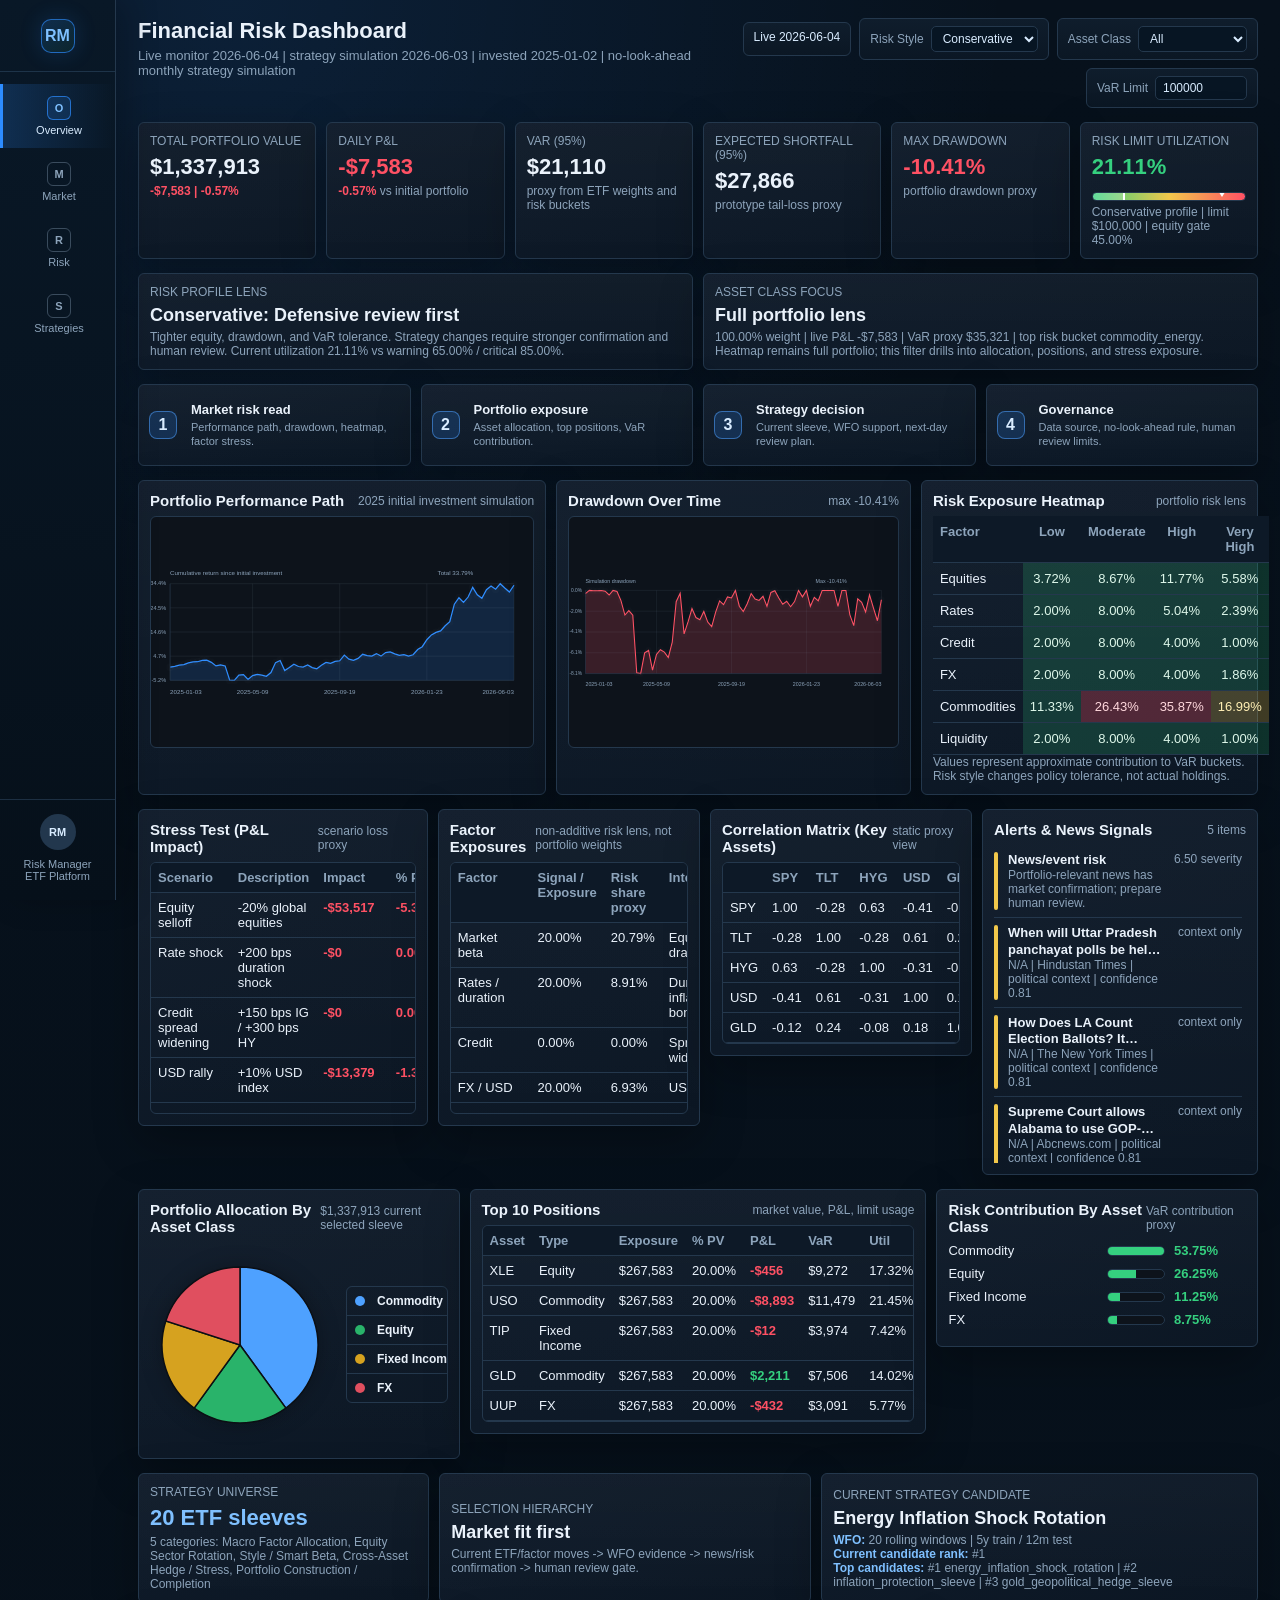
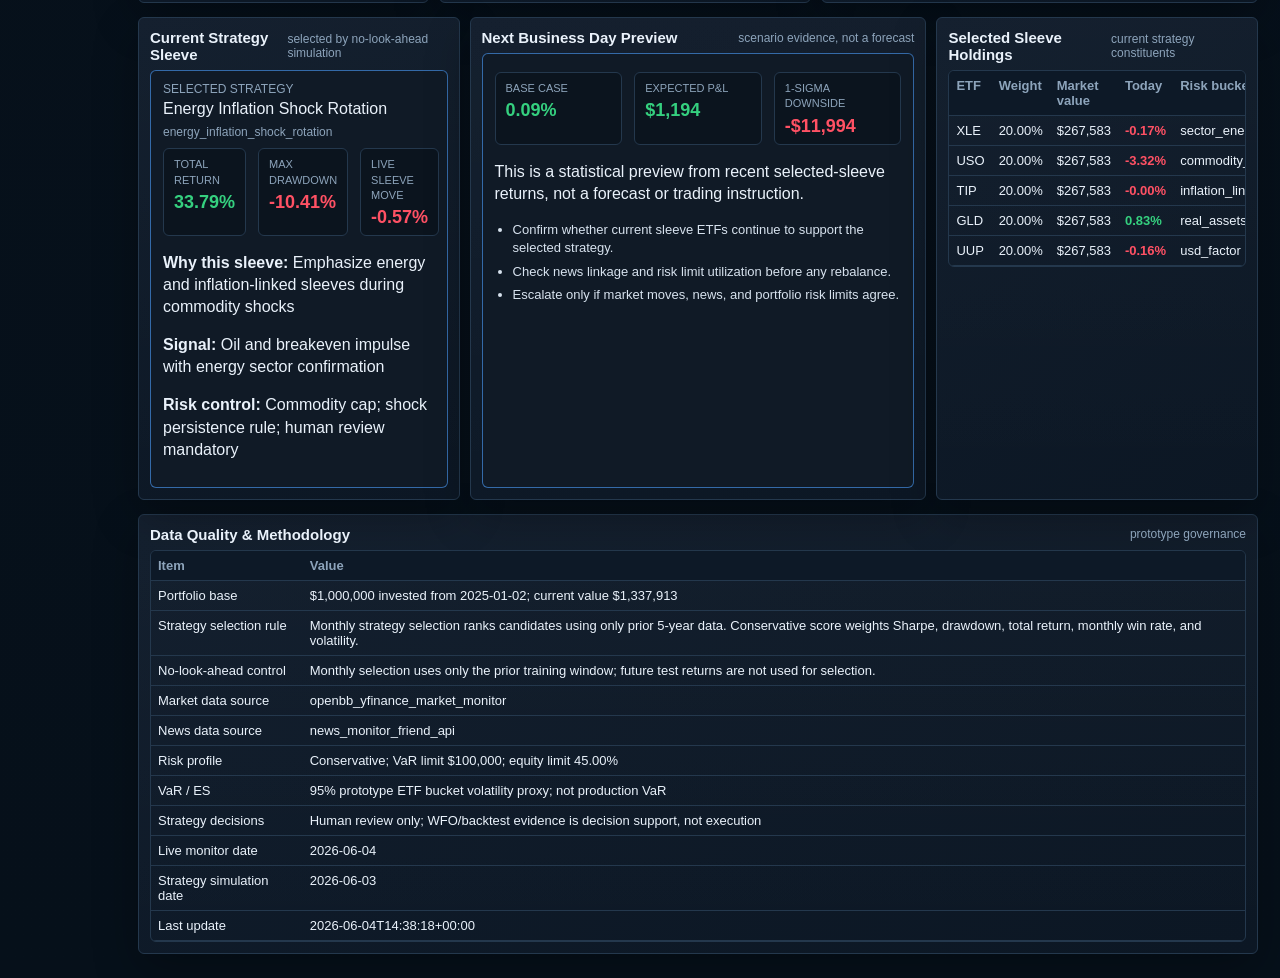
==== web_dashboard/index.html @ 190bd1a6 "Harden overview rendering against partial update failures" ====
<!doctype html>
<html lang="en">
<head>
  <meta charset="utf-8">
  <meta name="viewport" content="width=device-width, initial-scale=1">
  <title>Financial Risk Dashboard</title>
  <link rel="stylesheet" href="styles.css">
</head>
<body>
  <div class="app-layout">
    <aside class="sidebar">
      <div class="brand"><div class="brand-mark">RM</div></div>
      <nav class="side-nav">
        <a class="active" data-icon="O" href="index.html">Overview</a>
        <a data-icon="M" href="market.html">Market</a>
        <a data-icon="R" href="risk.html">Risk</a>
        <a data-icon="S" href="strategies.html">Strategies</a>
      </nav>
      <div class="side-footer"><div class="avatar">RM</div><div>Risk Manager</div><div>ETF Platform</div></div>
    </aside>

    <main class="shell">
      <div class="topbar">
        <div>
          <h1>Financial Risk Dashboard</h1>
          <div id="overview-subtitle" class="subtitle">Multi-sector ETF portfolio, simulated from a USD 1,000,000 initial portfolio.</div>
        </div>
        <div class="top-actions">
          <div id="date-chip" class="control-chip">Loading date...</div>
          <label class="control-chip control-field">Risk Style
            <select id="risk-profile">
              <option value="conservative" selected>Conservative</option>
              <option value="balanced">Balanced</option>
              <option value="aggressive">Aggressive</option>
            </select>
          </label>
          <label class="control-chip control-field">Asset Class
            <select id="asset-filter">
              <option value="all" selected>All</option>
            </select>
          </label>
          <label class="control-chip control-field">VaR Limit
            <input id="risk-limit-input" type="number" min="5000" step="1000" value="100000">
          </label>
        </div>
      </div>

      <section class="kpi-grid">
        <div class="card kpi-card">
          <div class="metric-label">Total Portfolio Value</div>
          <div id="portfolio-value" class="metric-value">$...</div>
          <div id="portfolio-change" class="metric-sub"></div>
        </div>
        <div class="card kpi-card">
          <div class="metric-label">Daily P&L</div>
          <div id="daily-pnl" class="metric-value">...</div>
          <div id="daily-return" class="metric-sub"></div>
        </div>
        <div class="card kpi-card">
          <div class="metric-label">VaR (95%)</div>
          <div id="portfolio-var" class="metric-value">...</div>
          <div class="metric-sub">proxy from ETF weights and risk buckets</div>
        </div>
        <div class="card kpi-card">
          <div class="metric-label">Expected Shortfall (95%)</div>
          <div id="portfolio-es" class="metric-value">...</div>
          <div class="metric-sub">prototype tail-loss proxy</div>
        </div>
        <div class="card kpi-card">
          <div class="metric-label">Max Drawdown</div>
          <div id="max-drawdown" class="metric-value">...</div>
          <div class="metric-sub">portfolio drawdown proxy</div>
        </div>
        <div class="card kpi-card">
          <div class="metric-label">Risk Limit Utilization</div>
          <div id="risk-utilization" class="metric-value">...</div>
          <div class="limit-track"><div id="risk-util-bar" class="limit-fill"></div><span class="limit-marker"></span></div>
          <div id="risk-util-sub" class="metric-sub"></div>
        </div>
      </section>

      <section class="focus-lens-grid section">
        <div class="card lens-card">
          <div class="metric-label">Risk Profile Lens</div>
          <div id="risk-profile-lens-title" class="framework-main">...</div>
          <div id="risk-profile-lens-detail" class="metric-sub"></div>
        </div>
        <div class="card lens-card">
          <div class="metric-label">Asset Class Focus</div>
          <div id="asset-focus-title" class="framework-main">...</div>
          <div id="asset-focus-detail" class="metric-sub"></div>
        </div>
      </section>

      <section class="overview-decision-map section">
        <a class="decision-step-card" href="#market-risk-section">
          <span class="step-number">1</span>
          <div><strong>Market risk read</strong><span>Performance path, drawdown, heatmap, factor stress.</span></div>
        </a>
        <a class="decision-step-card" href="#portfolio-section">
          <span class="step-number">2</span>
          <div><strong>Portfolio exposure</strong><span>Asset allocation, top positions, VaR contribution.</span></div>
        </a>
        <a class="decision-step-card" href="#strategy-section">
          <span class="step-number">3</span>
          <div><strong>Strategy decision</strong><span>Current sleeve, WFO support, next-day review plan.</span></div>
        </a>
        <a class="decision-step-card" href="#methodology-section">
          <span class="step-number">4</span>
          <div><strong>Governance</strong><span>Data source, no-look-ahead rule, human review limits.</span></div>
        </a>
      </section>

      <section id="market-risk-section" class="overview-grid-main section">
        <div class="card">
          <div class="section-title"><h2>Portfolio Performance Path</h2><span class="small">2025 initial investment simulation</span></div>
          <div id="performance-chart"></div>
        </div>
        <div class="card">
          <div class="section-title"><h2>Drawdown Over Time</h2><span id="drawdown-label" class="small"></span></div>
          <div id="drawdown-chart"></div>
        </div>
        <div class="card">
          <div class="section-title"><h2>Risk Exposure Heatmap</h2><span class="small">portfolio risk lens</span></div>
          <div id="risk-heatmap"></div>
        </div>
      </section>

      <section class="overview-grid-mid section">
        <div class="card">
          <div class="section-title"><h2>Stress Test (P&L Impact)</h2><span class="small">scenario loss proxy</span></div>
          <div id="stress-table"></div>
        </div>
        <div class="card">
          <div class="section-title"><h2>Factor Exposures</h2><span class="small">non-additive risk lens, not portfolio weights</span></div>
          <div id="factor-exposure-table"></div>
        </div>
        <div class="card">
          <div class="section-title"><h2>Correlation Matrix (Key Assets)</h2><span class="small">static proxy view</span></div>
          <div id="correlation-matrix"></div>
        </div>
        <div class="card">
          <div class="section-title"><h2>Alerts & News Signals</h2><span id="alert-count" class="small"></span></div>
          <div id="alerts-list"></div>
        </div>
      </section>

      <section id="portfolio-section" class="overview-grid-bottom section">
        <div class="card">
          <div class="section-title"><h2>Portfolio Allocation By Asset Class</h2><span id="allocation-caption" class="small">$1M simulated portfolio</span></div>
          <div id="overview-allocation"></div>
        </div>
        <div class="card">
          <div class="section-title"><h2>Top 10 Positions</h2><span class="small">market value, P&L, limit usage</span></div>
          <div id="top-positions"></div>
        </div>
        <div class="card">
          <div class="section-title"><h2>Risk Contribution By Asset Class</h2><span class="small">VaR contribution proxy</span></div>
          <div id="risk-contribution-bars"></div>
        </div>
      </section>

      <section id="strategy-section" class="strategy-framework-strip section">
        <div class="card strategy-framework-card">
          <div class="metric-label">Strategy universe</div>
          <div id="overview-strategy-count" class="metric-value accent">...</div>
          <div id="overview-strategy-categories" class="metric-sub"></div>
        </div>
        <div class="card strategy-framework-card">
          <div class="metric-label">Selection hierarchy</div>
          <div class="framework-main">Market fit first</div>
          <div class="metric-sub">Current ETF/factor moves -> WFO evidence -> news/risk confirmation -> human review gate.</div>
        </div>
        <div class="card strategy-framework-card">
          <div class="metric-label">Current strategy candidate</div>
          <div id="overview-current-strategy" class="framework-main">...</div>
          <div id="overview-strategy-evidence" class="metric-sub"></div>
        </div>
      </section>

      <section class="overview-grid-bottom overview-strategy-row section">
        <div class="card">
          <div class="section-title"><h2>Current Strategy Sleeve</h2><span class="small">selected by no-look-ahead simulation</span></div>
          <div id="current-strategy-card"></div>
        </div>
        <div class="card">
          <div class="section-title"><h2>Next Business Day Preview</h2><span class="small">scenario evidence, not a forecast</span></div>
          <div id="tomorrow-preview-card"></div>
        </div>
        <div class="card">
          <div class="section-title"><h2>Selected Sleeve Holdings</h2><span class="small">current strategy constituents</span></div>
          <div id="simulation-holdings-table"></div>
        </div>
      </section>

      <section id="methodology-section" class="card section">
        <div class="section-title"><h2>Data Quality & Methodology</h2><span class="small">prototype governance</span></div>
        <div id="methodology-table"></div>
      </section>
    </main>
  </div>

  <script src="shared.js"></script>
  <script>
    const PORTFOLIO_BASE = 1000000;
    const RISK_PROFILES = {
      conservative: {
        label: "Conservative",
        varLimit: 100000,
        equityLimit: 0.45,
        drawdownLimit: -0.08,
        warning: 0.65,
        critical: 0.85,
        heatmapScale: 1.18,
        posture: "Defensive review first",
        detail: "Tighter equity, drawdown, and VaR tolerance. Strategy changes require stronger confirmation and human review."
      },
      balanced: {
        label: "Balanced",
        varLimit: 140000,
        equityLimit: 0.60,
        drawdownLimit: -0.12,
        warning: 0.80,
        critical: 1.00,
        heatmapScale: 1.00,
        posture: "Balanced risk budget",
        detail: "Standard risk budget. Strategy review can proceed when market signals, WFO evidence, and news/risk checks agree."
      },
      aggressive: {
        label: "Aggressive",
        varLimit: 200000,
        equityLimit: 0.75,
        drawdownLimit: -0.18,
        warning: 0.90,
        critical: 1.15,
        heatmapScale: 0.86,
        posture: "Higher risk tolerance",
        detail: "Higher VaR/equity tolerance and looser drawdown gate. This allows more offensive review, not automatic trading."
      }
    };
    const BUCKET_VOL = {
      core_equity: 0.014,
      growth_equity: 0.017,
      small_cap_equity: 0.019,
      intl_equity: 0.016,
      quality_equity: 0.013,
      value_equity: 0.015,
      momentum_equity: 0.018,
      min_vol_equity: 0.010,
      sector_energy: 0.021,
      sector_financials: 0.017,
      sector_technology: 0.018,
      sector_healthcare: 0.013,
      sector_staples: 0.010,
      sector_utilities: 0.011,
      sector_materials: 0.016,
      sector_industrials: 0.015,
      sector_real_estate: 0.018,
      short_duration_rates: 0.003,
      intermediate_duration_rates: 0.006,
      long_duration_rates: 0.013,
      inflation_linked: 0.009,
      investment_grade_credit: 0.008,
      high_yield_credit: 0.014,
      emerging_debt: 0.016,
      real_assets: 0.017,
      commodity_energy: 0.026,
      usd_factor: 0.007
    };

    function money(value, digits = 0) {
      const n = Number(value);
      if (!Number.isFinite(n)) return "N/A";
      return n.toLocaleString("en-US", { style: "currency", currency: "USD", maximumFractionDigits: digits });
    }

    function positionRows(rows) {
      return investableRows(rows).map(row => {
        const weight = Number(row.target_weight) || 0;
        const ret = Number(row.latest_return_pct) || 0;
        const mv = PORTFOLIO_BASE * weight;
        const pnl = mv * ret / 100;
        const vol = BUCKET_VOL[row.risk_bucket] ?? (row.asset_class === "Equity" ? 0.015 : 0.008);
        const var95 = 1.65 * mv * vol;
        const limit = Math.max(5000, mv * 0.20);
        return { ...row, market_value: mv, daily_pnl: pnl, var95, limit, utilization: var95 / limit, vol_proxy: vol };
      }).sort((a, b) => b.market_value - a.market_value);
    }

    function marketMap(rows) {
      return new Map((rows ?? []).map(row => [row.ticker, row]));
    }

    function hasSimulation(simulation) {
      return simulation && simulation.current && Array.isArray(simulation.equity_curve) && simulation.equity_curve.length > 0;
    }

    function simulationPositionRows(simulation, market) {
      const byTicker = marketMap(market.items ?? []);
      const portfolioValue = Number(simulation.current?.portfolio_value ?? PORTFOLIO_BASE);
      return (simulation.current_holdings ?? []).map(row => {
        const marketRow = byTicker.get(row.ticker) ?? {};
        const weight = Number(row.sleeve_weight) || 0;
        const mv = Number(row.market_value) || portfolioValue * weight;
        const ret = Number(marketRow.latest_return_pct) || 0;
        const assetClass = marketRow.asset_class ?? "Strategy sleeve";
        const riskBucket = marketRow.risk_bucket ?? "selected_sleeve";
        const vol = BUCKET_VOL[riskBucket] ?? (assetClass === "Equity" ? 0.015 : 0.010);
        const var95 = 1.65 * mv * vol;
        const limit = Math.max(5000, mv * 0.20);
        return {
          ...marketRow,
          ticker: row.ticker,
          target_weight: weight,
          sleeve_weight: weight,
          latest_close: row.latest_close ?? marketRow.latest_close,
          latest_return_pct: ret,
          asset_class: assetClass,
          risk_bucket: riskBucket,
          market_value: mv,
          daily_pnl: mv * ret / 100,
          var95,
          limit,
          utilization: var95 / limit,
          vol_proxy: vol
        };
      }).sort((a, b) => b.market_value - a.market_value);
    }

    function simulationSnapshot(simulation, positions, riskProfile) {
      const current = simulation.current ?? {};
      const portfolioValue = Number(current.portfolio_value) || PORTFOLIO_BASE;
      const livePositionPnl = positions.reduce((sum, row) => sum + (Number(row.daily_pnl) || 0), 0);
      const hasLivePositionMove = positions.some(row => Number.isFinite(Number(row.latest_return_pct)));
      const dailyPnl = hasLivePositionMove ? livePositionPnl : Number(current.daily_pnl) || 0;
      const dailyReturn = portfolioValue ? dailyPnl / portfolioValue : Number(current.daily_return) || 0;
      const var95 = Math.sqrt(positions.reduce((sum, row) => sum + row.var95 ** 2, 0)) * 1.22;
      const es95 = var95 * 1.32;
      const maxDrawdown = Number(current.max_drawdown) || 0;
      return {
        positions,
        dailyPnl,
        dailyReturn,
        portfolioValue,
        var95,
        es95,
        maxDrawdown,
        riskUtil: var95 / riskProfile.varLimit
      };
    }

    function selectedRiskProfile() {
      const key = byId("risk-profile")?.value ?? "conservative";
      const base = RISK_PROFILES[key] ?? RISK_PROFILES.conservative;
      const limitInput = byId("risk-limit-input");
      const customLimit = Number(limitInput?.value);
      const hasCustomLimit = limitInput?.dataset.userEdited === "true";
      return { ...base, key, varLimit: hasCustomLimit && Number.isFinite(customLimit) && customLimit > 0 ? customLimit : base.varLimit };
    }

    function selectedAssetClass() {
      return byId("asset-filter")?.value ?? "all";
    }

    function applyAssetFilter(positions) {
      const filter = selectedAssetClass();
      return filter === "all" ? positions : positions.filter(row => row.asset_class === filter);
    }

    function populateAssetFilter(rows) {
      const select = byId("asset-filter");
      if (!select || select.dataset.ready === "true") return;
      const values = [...new Set(investableRows(rows).map(row => row.asset_class).filter(Boolean))].sort();
      select.innerHTML = `<option value="all">All</option>` + values.map(value => `<option value="${escapeHtml(value)}">${escapeHtml(value)}</option>`).join("");
      select.dataset.ready = "true";
    }

    function portfolioSnapshot(rows, backtestRows, riskProfile) {
      const positions = positionRows(rows);
      const dailyPnl = positions.reduce((sum, row) => sum + row.daily_pnl, 0);
      const dailyReturn = dailyPnl / PORTFOLIO_BASE;
      const var95 = Math.sqrt(positions.reduce((sum, row) => sum + row.var95 ** 2, 0)) * 1.22;
      const es95 = var95 * 1.32;
      const maxDrawdown = -0.0361;
      const riskUtil = var95 / riskProfile.varLimit;
      return {
        positions,
        dailyPnl,
        dailyReturn,
        portfolioValue: PORTFOLIO_BASE + dailyPnl,
        var95,
        es95,
        maxDrawdown,
        riskUtil
      };
    }

    function demoPath(anchorReturn) {
      const base = [-0.4, -0.9, -1.25, -0.65, -0.95, -0.28, 0.15, 0.55, 0.35, 0.92, 1.32, 1.05, 1.72, 2.18, 1.86, 2.55, 3.05, 2.74, 2.21, 3.01, 3.63, 4.06];
      const shift = anchorReturn * 100 * 0.35;
      const values = base.map((value, index) => value + shift * (index / Math.max(1, base.length - 1)));
      return values.map((value, index) => ({ label: String(index + 1), value }));
    }

    function drawdownsFromPath(path) {
      const values = [-1.2, -2.4, -3.1, -2.0, -2.7, -1.4, -0.8, -1.1, -0.6, -0.5, -0.9, -0.4, -0.4, -1.0, -0.3, -0.3, -0.8, -1.6, -3.0, -0.9, -0.5, -0.5];
      return values.map((value, index) => ({ label: path[index]?.label ?? String(index + 1), value }));
    }

    function sampleCurve(rows, maxPoints = 140) {
      if (!Array.isArray(rows) || rows.length <= maxPoints) return rows ?? [];
      const step = Math.ceil(rows.length / maxPoints);
      const sampled = rows.filter((_, index) => index % step === 0);
      const last = rows[rows.length - 1];
      if (sampled[sampled.length - 1] !== last) sampled.push(last);
      return sampled;
    }

    function weekKey(dateText) {
      const date = new Date(`${dateText}T00:00:00Z`);
      if (Number.isNaN(date.getTime())) return String(dateText ?? "");
      const start = new Date(Date.UTC(date.getUTCFullYear(), 0, 1));
      const day = Math.floor((date - start) / 86400000);
      const week = Math.floor((day + start.getUTCDay()) / 7) + 1;
      return `${date.getUTCFullYear()}-W${String(week).padStart(2, "0")}`;
    }

    function weeklySimulationCurve(simulation) {
      const rows = simulation.equity_curve ?? [];
      if (!rows.length) return [];
      const weeks = [];
      let currentKey = "";
      for (const row of rows) {
        const key = weekKey(row.date);
        if (key !== currentKey) {
          weeks.push({ key, rows: [] });
          currentKey = key;
        }
        weeks[weeks.length - 1].rows.push(row);
      }
      let priorValue = Number(rows[0].portfolio_value) || Number(simulation.initial_capital) || PORTFOLIO_BASE;
      return weeks.map(week => {
        const first = week.rows[0] ?? {};
        const last = week.rows[week.rows.length - 1] ?? first;
        const endValue = Number(last.portfolio_value);
        const weekReturn = Number.isFinite(endValue) && priorValue ? endValue / priorValue - 1 : Number(last.daily_return);
        priorValue = Number.isFinite(endValue) ? endValue : priorValue;
        return {
          ...last,
          label: last.date,
          week_label: week.key,
          week_return: weekReturn,
          week_start: first.date
        };
      });
    }

    function performancePathFromSimulation(simulation) {
      const initial = Number(simulation.initial_capital) || PORTFOLIO_BASE;
      return weeklySimulationCurve(simulation).map(row => ({
        label: row.date,
        value: (Number(row.portfolio_value) / initial - 1) * 100,
        tooltip: `${row.week_label} | ${row.week_start} to ${row.date}\nStrategy: ${row.strategy_id}\nCumulative return: ${fmtPct((Number(row.portfolio_value) / initial - 1) * 100)}\nWeek return: ${fmtPct(Number(row.week_return) * 100)}\nPortfolio value: ${money(row.portfolio_value)}`
      }));
    }

    function drawdownPathFromSimulation(simulation) {
      return weeklySimulationCurve(simulation).map(row => ({
        label: row.date,
        value: Number(row.drawdown) * 100,
        tooltip: `${row.week_label} | ${row.week_start} to ${row.date}\nStrategy: ${row.strategy_id}\nDrawdown: ${fmtPct(Number(row.drawdown) * 100)}\nWeek return: ${fmtPct(Number(row.week_return) * 100)}`
      }));
    }

    function latestMarketDate(market, status, metrics) {
      const dates = [
        status.latest_observed_date,
        market.latest_observed_date,
        market.official_eod_date,
        metrics.as_of_date,
        ...(market.items ?? []).map(row => row.latest_date)
      ].filter(Boolean).map(String);
      if (!dates.length) return "N/A";
      return dates.sort().at(-1);
    }

    function assetFocusSummary(positions, filteredPositions, riskProfile) {
      const selected = selectedAssetClass();
      const focusRows = selected === "all" ? positions : filteredPositions;
      const rows = focusRows.length ? focusRows : positions;
      const weight = rows.reduce((sum, row) => sum + (Number(row.target_weight) || 0), 0);
      const pnl = rows.reduce((sum, row) => sum + (Number(row.daily_pnl) || 0), 0);
      const var95 = rows.reduce((sum, row) => sum + (Number(row.var95) || 0), 0);
      const topBucket = groupSum(rows, "risk_bucket", "var95").sort((a, b) => b.value - a.value)[0]?.name ?? "N/A";
      return {
        title: selected === "all" ? "Full portfolio lens" : `${selected} focus lens`,
        detail: `${fmtPct(weight * 100)} weight | live P&L ${money(pnl)} | VaR proxy ${money(var95)} | top risk bucket ${topBucket}. Heatmap remains full portfolio; this filter drills into allocation, positions, and stress exposure.`,
        profile: `${riskProfile.posture}: ${riskProfile.detail}`
      };
    }

    function safeOverviewRender(label, fn) {
      try {
        return fn();
      } catch (error) {
        console.error(`Overview render failed: ${label}`, error);
        return null;
      }
    }

    function renderLineChart(id, rows, options = {}) {
      const target = byId(id);
      if (!target || !rows.length) return;
      const width = 680;
      const height = 240;
      const pad = 34;
      const values = rows.map(row => Number(row.value));
      const min = Math.min(...values, options.min ?? Infinity);
      const max = Math.max(...values, options.max ?? -Infinity);
      const scaleX = i => pad + i / Math.max(1, rows.length - 1) * (width - 2 * pad);
      const scaleY = v => height - pad - (v - min) / Math.max(0.001, max - min) * (height - 2 * pad);
      const path = rows.map((row, i) => `${i === 0 ? "M" : "L"}${scaleX(i)},${scaleY(Number(row.value))}`).join(" ");
      const area = `${path} L${scaleX(rows.length - 1)},${height - pad} L${pad},${height - pad} Z`;
      const tickIndices = [...new Set([0, Math.floor((rows.length - 1) * 0.25), Math.floor((rows.length - 1) * 0.5), Math.floor((rows.length - 1) * 0.75), rows.length - 1])]
        .filter(index => index >= 0 && index < rows.length);
      const tickCount = 5;
      const yTicks = Array.from({ length: tickCount }, (_, index) => {
        const value = min + (max - min) * index / Math.max(1, tickCount - 1);
        const y = scaleY(value);
        const label = `${fmtNum(value, 1)}%`;
        return `
          <line class="chart-grid" x1="${pad}" y1="${y}" x2="${width - pad}" y2="${y}"></line>
          <text class="chart-y-label" x="${pad - 7}" y="${y + 3}" text-anchor="end">${escapeHtml(label)}</text>
        `;
      }).join("");
      const xTicks = tickIndices.map(index => {
        const x = scaleX(index);
        const label = rows[index]?.label ?? "";
        const anchor = index === 0 ? "start" : index === rows.length - 1 ? "end" : "middle";
        return `
          <line class="chart-grid" x1="${x}" y1="${pad}" x2="${x}" y2="${height - pad}"></line>
          <text class="chart-label" x="${x}" y="${height - 9}" text-anchor="${anchor}">${escapeHtml(label)}</text>
        `;
      }).join("");
      const hoverPoints = rows.map((row, i) => {
        const x = scaleX(i);
        const y = scaleY(Number(row.value));
        const tooltip = row.tooltip ?? `${row.label}\n${options.title ?? "Value"}: ${fmtPct(row.value)}`;
        return `
          <g class="chart-hover-group">
            <line class="chart-crosshair" x1="${x}" y1="${pad}" x2="${x}" y2="${height - pad}"></line>
            <line class="chart-crosshair" x1="${pad}" y1="${y}" x2="${width - pad}" y2="${y}"></line>
            <circle class="chart-hover-point" cx="${x}" cy="${y}" r="7" data-tip="${escapeHtml(tooltip)}"></circle>
          </g>
        `;
      }).join("");
      target.innerHTML = `
        <svg class="svg-chart terminal-chart" viewBox="0 0 ${width} ${height}">
          <path d="${area}" fill="${options.area ?? "rgba(45, 140, 255, 0.16)"}"></path>
          ${yTicks}
          ${xTicks}
          <path d="${path}" fill="none" stroke="${options.color ?? "#2d8cff"}" stroke-width="2.2"></path>
          <line class="chart-axis" x1="${pad}" y1="${height - pad}" x2="${width - pad}" y2="${height - pad}"></line>
          <line class="chart-axis" x1="${pad}" y1="${pad}" x2="${pad}" y2="${height - pad}"></line>
          ${hoverPoints}
          <text class="chart-label" x="${pad}" y="18">${escapeHtml(options.title ?? "")}</text>
          <text class="chart-label" x="${width - 170}" y="18">${escapeHtml(options.footer ?? "")}</text>
        </svg>
      `;
    }

    function installFastChartTooltip() {
      if (window.fastChartTooltipInstalled) return;
      window.fastChartTooltipInstalled = true;
      const tip = document.createElement("div");
      tip.className = "chart-fast-tooltip";
      document.body.appendChild(tip);
      document.addEventListener("mousemove", event => {
        const target = event.target.closest?.(".chart-hover-point");
        if (!target) {
          tip.style.display = "none";
          return;
        }
        tip.textContent = target.dataset.tip ?? "";
        tip.style.left = `${event.clientX + 12}px`;
        tip.style.top = `${event.clientY + 12}px`;
        tip.style.display = "block";
      });
      document.addEventListener("mouseleave", () => {
        tip.style.display = "none";
      });
    }

    function riskHeatmapRows(positions, riskProfile) {
      const scale = Number(riskProfile?.heatmapScale) || 1;
      const families = [
        { name: "Equities", test: p => p.asset_class === "Equity" },
        { name: "Rates", test: p => /rates|duration|inflation/.test(p.risk_bucket) },
        { name: "Credit", test: p => /credit|debt/.test(p.risk_bucket) },
        { name: "FX", test: p => p.asset_class === "FX" || /usd/.test(p.risk_bucket) },
        { name: "Commodities", test: p => p.asset_class === "Commodity" || /commodity|energy|real_assets/.test(p.risk_bucket) },
        { name: "Liquidity", test: p => /high_yield|emerging|small_cap/.test(p.risk_bucket) }
      ];
      return families.map(family => {
        const subset = positions.filter(family.test);
        const risk = subset.reduce((sum, row) => sum + row.var95, 0) / Math.max(1, positions.reduce((sum, row) => sum + row.var95, 0)) * scale;
        return { name: family.name, low: Math.max(2, risk * 12), moderate: Math.max(8, risk * 28), high: Math.max(4, risk * 38), veryHigh: Math.max(1, risk * 18) };
      });
    }

    function renderHeatmap(id, rows) {
      const target = byId(id);
      if (!target) return;
      const cols = ["low", "moderate", "high", "veryHigh"];
      const head = `<tr><th>Factor</th><th>Low</th><th>Moderate</th><th>High</th><th>Very High</th></tr>`;
      const body = rows.map(row => `<tr><td>${escapeHtml(row.name)}</td>${cols.map(col => {
        const value = Number(row[col]);
        const cls = value >= 20 ? "hm-red" : value >= 12 ? "hm-yellow" : "hm-green";
        return `<td class="${cls}" title="${escapeHtml(`${row.name} ${col}: ${fmtPct(value)} VaR bucket proxy`)}">${fmtPct(value)}</td>`;
      }).join("")}</tr>`).join("");
      target.innerHTML = `<table class="heatmap-table">${head}${body}</table><div class="small">Values represent approximate contribution to VaR buckets. Risk style changes policy tolerance, not actual holdings.</div>`;
    }

    function renderAlerts(newsTriage, riskSignals) {
      const target = byId("alerts-list");
      const rows = [
        ...riskSignals.signals.filter(row => row.level !== "green").map(row => ({
          level: row.level,
          title: row.name,
          meta: row.reason,
          right: row.value === null ? "" : `${fmtNum(row.value, 2)} ${row.unit}`
        })),
        ...newsTriage.rows.slice(0, 4).map(row => ({
          level: row.decision.includes("human") ? "yellow" : row.watch_level,
          title: row.title,
          meta: `${fmtTime(row.timestamp ?? row.published_at)} | ${row.source ?? "source N/A"} | ${row.exposure} | confidence ${fmtNum(Math.min(0.88, 0.35 + Number(row.severity || 0) / 14), 2)}`,
          right: row.decision
        }))
      ].slice(0, 7);
      byId("alert-count").textContent = `${rows.length} items`;
      target.innerHTML = rows.map(row => `
        <div class="alert-item ${row.level}">
          <div><div class="alert-title">${escapeHtml(row.title)}</div><div class="small">${escapeHtml(row.meta)}</div></div>
          <div class="alert-right">${escapeHtml(row.right)}</div>
        </div>
      `).join("");
    }

    function renderStrategySimulationCards(simulation, positions) {
      const current = simulation.current ?? {};
      const preview = simulation.tomorrow_preview ?? {};
      const currentNode = byId("current-strategy-card");
      const previewNode = byId("tomorrow-preview-card");
      if (!hasSimulation(simulation)) {
        currentNode.innerHTML = `<div class="small">No portfolio simulation snapshot available.</div>`;
        previewNode.innerHTML = `<div class="small">No next-day preview available.</div>`;
        renderTable("simulation-holdings-table", [], []);
        return;
      }
      const liveSleeveReturn = positions.length
        ? positions.reduce((sum, row) => sum + (Number(row.latest_return_pct) || 0) * (Number(row.sleeve_weight ?? row.target_weight) || 0), 0)
        : Number(current.daily_return) * 100;
      currentNode.innerHTML = `
        <div class="decision-card">
          <div class="metric-label">Selected strategy</div>
          <div class="decision-name">${escapeHtml(current.current_strategy_name ?? current.current_strategy ?? "N/A")}</div>
          <div class="metric-sub">${escapeHtml(current.current_strategy ?? "")}</div>
          <div class="decision-grid">
            <div><span>Total return</span><strong class="pos">${fmtPct(Number(current.total_return) * 100)}</strong></div>
            <div><span>Max drawdown</span><strong class="neg">${fmtPct(Number(current.max_drawdown) * 100)}</strong></div>
            <div><span>Live sleeve move</span><strong class="${signedClass(liveSleeveReturn)}">${fmtPct(liveSleeveReturn)}</strong></div>
          </div>
          <p><strong>Why this sleeve:</strong> ${escapeHtml(current.current_strategy_objective ?? "N/A")}</p>
          <p><strong>Signal:</strong> ${escapeHtml(current.core_signal ?? "N/A")}</p>
          <p><strong>Risk control:</strong> ${escapeHtml(current.risk_controls ?? "Human review required")}</p>
        </div>
      `;
      previewNode.innerHTML = `
        <div class="decision-card">
          <div class="decision-grid">
            <div><span>Base case</span><strong class="${signedClass(preview.base_case_daily_return)}">${fmtPct(Number(preview.base_case_daily_return) * 100)}</strong></div>
            <div><span>Expected P&L</span><strong class="${signedClass(preview.expected_daily_pnl)}">${money(preview.expected_daily_pnl)}</strong></div>
            <div><span>1-sigma downside</span><strong class="neg">${money(preview.downside_daily_pnl)}</strong></div>
          </div>
          <p>${escapeHtml(preview.interpretation ?? "Scenario evidence only; not a trading instruction.")}</p>
          <ul class="compact-list">${(preview.watch_items ?? []).map(item => `<li>${escapeHtml(item)}</li>`).join("")}</ul>
        </div>
      `;
      const sleeveRows = positions.map(row => ({
        ...row,
        _tooltip: `${row.ticker}: ${row.asset_class} | ${row.risk_bucket} | market value ${money(row.market_value)} | today ${fmtPct(row.latest_return_pct)} | VaR ${money(row.var95)}`
      }));
      renderTable("simulation-holdings-table", sleeveRows, [
        { label: "ETF", key: "ticker" },
        { label: "Weight", value: r => fmtPct(Number(r.sleeve_weight ?? r.target_weight) * 100) },
        { label: "Market value", value: r => money(r.market_value) },
        { label: "Today", value: r => `<span class="${signedClass(r.latest_return_pct)}">${fmtPct(r.latest_return_pct)}</span>`, html: true },
        { label: "Risk bucket", key: "risk_bucket" }
      ], 8);
    }

    function renderOverviewStrategyFramework({ simulation, wfo, strategyLibrary, dailyReview }) {
      const strategyCount = Number(wfo.strategy_count) || strategyLibrary.length || Number(dailyReview.strategy_count) || 0;
      const categories = [...new Set(strategyLibrary.map(row => row.category).filter(Boolean))];
      const currentId = simulation.current?.current_strategy ?? "N/A";
      const currentName = simulation.current?.current_strategy_name ?? currentId;
      const topWfo = (wfo.items ?? []).slice(0, 3);
      const selectedWfo = (wfo.items ?? []).find(row => row.strategy_id === currentId) ?? topWfo[0] ?? {};
      const windowText = Number(wfo.window_count)
        ? `${wfo.window_count} rolling windows | ${wfo.train_years}y train / ${wfo.test_months}m test`
        : "WFO snapshot loading";
      const topText = topWfo.length
        ? topWfo.map(row => `#${row.wfo_rank} ${row.strategy_id}`).join(" | ")
        : "Top WFO candidates loading";

      setText("overview-strategy-count", `${strategyCount || "N/A"} ETF sleeves`);
      setText("overview-strategy-categories", categories.length
        ? `${categories.length} categories: ${categories.slice(0, 5).join(", ")}`
        : "Macro factor, sector rotation, smart beta, hedge/stress, completion/liquidity"
      );
      setText("overview-current-strategy", currentName);
      byId("overview-strategy-evidence").innerHTML = `
        <span class="decision-key">WFO:</span> ${escapeHtml(windowText)}
        <br><span class="decision-key">Current candidate rank:</span> ${escapeHtml(selectedWfo.wfo_rank ? `#${selectedWfo.wfo_rank}` : "N/A")}
        <br><span class="decision-key">Top candidates:</span> ${escapeHtml(topText)}
      `;
    }

    async function updateOverview() {
      const [status, market, news, metrics, backtest, simulation, wfo, strategyLibrary, dailyReview] = await Promise.all([
        loadJson(PATHS.liveStatus, {}),
        loadJson(PATHS.market, { items: [] }),
        loadJson(PATHS.news, { items: [] }),
        loadJson(PATHS.metrics, { metrics: {} }),
        loadJson(PATHS.backtest, { items: [] }),
        loadJson(PATHS.simulation, {}),
        loadJson(PATHS.wfo, { items: [] }),
        loadCsv(PATHS.strategyLibrary),
        loadJson(PATHS.dailyReview, { items: [] })
      ]);
      const rows = market.items ?? [];
      populateAssetFilter(rows);
      const riskProfile = selectedRiskProfile();
      const simulationReady = hasSimulation(simulation);
      const positions = simulationReady ? simulationPositionRows(simulation, market) : positionRows(rows);
      const filteredPositions = applyAssetFilter(positions);
      const snap = simulationReady
        ? simulationSnapshot(simulation, positions, riskProfile)
        : portfolioSnapshot(rows, backtest.items ?? [], riskProfile);
      const risk = calculateRiskSignals(market, news, metrics);
      const newsTriage = buildNewsTriage(news, market);
      const liveAsOf = latestMarketDate(market, status, metrics);
      const strategyAsOf = simulation.as_of_date ?? metrics.as_of_date ?? "N/A";

      setText("date-chip", `Live ${liveAsOf}`);
      setText("overview-subtitle", simulationReady
        ? `Live monitor ${liveAsOf} | strategy simulation ${strategyAsOf} | invested ${simulation.simulation_start_actual} | no-look-ahead monthly strategy simulation`
        : `Live monitor ${liveAsOf} | source: ${market.data_mode ?? "snapshot"} | $1,000,000 simulated ETF portfolio`
      );
      setText("portfolio-value", money(snap.portfolioValue));
      const valueDelta = byId("portfolio-change");
      valueDelta.innerHTML = `<span class="${signedClass(snap.dailyPnl)}">${money(snap.dailyPnl)} | ${fmtPct(snap.dailyReturn * 100)}</span>`;
      const pnl = byId("daily-pnl");
      pnl.textContent = money(snap.dailyPnl);
      pnl.className = `metric-value ${signedClass(snap.dailyPnl)}`;
      byId("daily-return").innerHTML = `<span class="${signedClass(snap.dailyReturn)}">${fmtPct(snap.dailyReturn * 100)}</span> vs initial portfolio`;
      setText("portfolio-var", money(snap.var95));
      setText("portfolio-es", money(snap.es95));
      const dd = byId("max-drawdown");
      dd.textContent = fmtPct(snap.maxDrawdown * 100);
      dd.className = "metric-value neg";
      const utilPct = snap.riskUtil * 100;
      const util = byId("risk-utilization");
      util.textContent = fmtPct(utilPct);
      util.className = `metric-value ${utilPct >= 90 ? "neg" : utilPct >= 70 ? "warn" : "pos"}`;
      byId("risk-util-bar").style.width = `${Math.min(100, utilPct)}%`;
      byId("risk-util-sub").textContent = `${riskProfile.label} profile | limit ${money(riskProfile.varLimit)} | equity gate ${fmtPct(riskProfile.equityLimit * 100)}`;
      const focus = assetFocusSummary(positions, filteredPositions, riskProfile);
      setText("risk-profile-lens-title", `${riskProfile.label}: ${riskProfile.posture}`);
      setText("risk-profile-lens-detail", `${riskProfile.detail} Current utilization ${fmtPct(utilPct)} vs warning ${fmtPct(riskProfile.warning * 100)} / critical ${fmtPct(riskProfile.critical * 100)}.`);
      setText("asset-focus-title", focus.title);
      setText("asset-focus-detail", focus.detail);

      const perfPath = simulationReady ? performancePathFromSimulation(simulation) : demoPath(snap.dailyReturn);
      const ddPath = simulationReady ? drawdownPathFromSimulation(simulation) : drawdownsFromPath(perfPath);
      renderLineChart("performance-chart", perfPath, {
        title: simulationReady ? "Cumulative return since initial investment" : "Cumulative P&L / Return proxy",
        footer: simulationReady ? `Total ${fmtPct(Number(simulation.current.total_return) * 100)}` : `Today ${fmtPct(snap.dailyReturn * 100)}`
      });
      const chartMaxDrawdown = simulationReady ? Number(simulation.current.max_drawdown) * 100 : Math.min(...ddPath.map(x => x.value));
      renderLineChart("drawdown-chart", ddPath, { color: "#ff5164", area: "rgba(255, 81, 100, 0.18)", title: simulationReady ? "Simulation drawdown" : "Drawdown proxy", footer: `Max ${fmtPct(chartMaxDrawdown)}` });
      setText("drawdown-label", `max ${fmtPct(chartMaxDrawdown)}`);
      renderHeatmap("risk-heatmap", riskHeatmapRows(positions, riskProfile));

      const stressRows = [
        { scenario: "Equity selloff", description: "-20% global equities", impact: -filteredPositions.filter(p => p.asset_class === "Equity").reduce((s, p) => s + p.market_value, 0) * 0.20 },
        { scenario: "Rate shock", description: "+200 bps duration shock", impact: -filteredPositions.filter(p => /rates|duration/.test(p.risk_bucket)).reduce((s, p) => s + p.market_value, 0) * 0.07 },
        { scenario: "Credit spread widening", description: "+150 bps IG / +300 bps HY", impact: -filteredPositions.filter(p => /credit|debt/.test(p.risk_bucket)).reduce((s, p) => s + p.market_value, 0) * 0.09 },
        { scenario: "USD rally", description: "+10% USD index", impact: -filteredPositions.filter(p => p.asset_class === "FX" || /intl|emerging/.test(p.risk_bucket)).reduce((s, p) => s + p.market_value, 0) * 0.05 },
        { scenario: "Commodity shock", description: "-20% oil / -15% metals", impact: -filteredPositions.filter(p => p.asset_class === "Commodity" || /energy|real_assets/.test(p.risk_bucket)).reduce((s, p) => s + p.market_value, 0) * 0.16 }
      ].map(row => ({
        ...row,
        _tooltip: `${row.scenario}: ${row.description} | estimated P&L impact ${money(row.impact)} (${fmtPct(row.impact / PORTFOLIO_BASE * 100)} of base portfolio)`
      }));
      renderTable("stress-table", stressRows, [
        { label: "Scenario", key: "scenario" },
        { label: "Description", key: "description" },
        { label: "Impact", value: r => `<span class="neg">${money(r.impact)}</span>`, html: true },
        { label: "% PV", value: r => `<span class="neg">${fmtPct(r.impact / PORTFOLIO_BASE * 100)}</span>`, html: true }
      ], 8);

      const factorDraft = [
        {
          factor: "Market beta",
          type: "portfolio exposure",
          exposure: positions.filter(p => p.asset_class === "Equity").reduce((s, p) => s + p.target_weight, 0),
          varContribution: positions.filter(p => p.asset_class === "Equity").reduce((s, p) => s + p.var95, 0),
          risk: "Equity drawdown"
        },
        {
          factor: "Rates / duration",
          type: "portfolio exposure",
          exposure: positions.filter(p => /rates|duration|inflation/.test(p.risk_bucket)).reduce((s, p) => s + p.target_weight, 0),
          varContribution: positions.filter(p => /rates|duration|inflation/.test(p.risk_bucket)).reduce((s, p) => s + p.var95, 0),
          risk: "Duration or inflation-linked bond shock"
        },
        {
          factor: "Credit",
          type: "portfolio exposure",
          exposure: positions.filter(p => /credit|debt/.test(p.risk_bucket)).reduce((s, p) => s + p.target_weight, 0),
          varContribution: positions.filter(p => /credit|debt/.test(p.risk_bucket)).reduce((s, p) => s + p.var95, 0),
          risk: "Spread widening"
        },
        {
          factor: "FX / USD",
          type: "portfolio exposure",
          exposure: positions.filter(p => p.asset_class === "FX" || /usd|intl/.test(p.risk_bucket)).reduce((s, p) => s + p.target_weight, 0),
          varContribution: positions.filter(p => p.asset_class === "FX" || /usd|intl/.test(p.risk_bucket)).reduce((s, p) => s + p.var95, 0),
          risk: "USD pressure"
        },
        {
          factor: "Commodity shock",
          type: "commodity-sensitive exposure",
          exposure: positions.filter(p => p.asset_class === "Commodity" || /energy|real_assets/.test(p.risk_bucket)).reduce((s, p) => s + p.target_weight, 0),
          varContribution: positions.filter(p => p.asset_class === "Commodity" || /energy|real_assets/.test(p.risk_bucket)).reduce((s, p) => s + p.var95, 0),
          risk: "Oil/gold shock"
        },
        {
          factor: "Volatility regime",
          type: "market signal",
          exposure: null,
          signal: Number(metrics.metrics?.["VIX level"] ?? 0),
          varContribution: 0,
          risk: "VIX monitor, not held exposure"
        }
      ];
      const factorRiskTotal = factorDraft.reduce((sum, row) => sum + Math.max(0, Number(row.varContribution) || 0), 0) || 1;
      const factorRows = factorDraft.map(row => ({
        ...row,
        displayExposure: row.exposure === null ? `VIX ${fmtNum(row.signal, 2)}` : fmtPct(row.exposure * 100),
        riskShare: row.exposure === null ? "monitor" : fmtPct(Math.max(0, Number(row.varContribution) || 0) / factorRiskTotal * 100),
        _tooltip: row.exposure === null
          ? `${row.factor}: ${row.displayExposure}. This is a regime signal, not portfolio weight.`
          : `${row.factor}: ${row.displayExposure} ${row.type}. Factor lenses can overlap, so these do not add to 100%. Risk share is normalized within this proxy table.`
      }));
      renderTable("factor-exposure-table", factorRows, [
        { label: "Factor", key: "factor" },
        { label: "Signal / Exposure", key: "displayExposure" },
        { label: "Risk share proxy", key: "riskShare" },
        { label: "Interpretation", key: "risk" }
      ], 8);

      const corrRows = [
        { asset: "SPY", SPY: "1.00", TLT: "-0.28", HYG: "0.63", USD: "-0.41", GLD: "-0.12" },
        { asset: "TLT", SPY: "-0.28", TLT: "1.00", HYG: "-0.28", USD: "0.61", GLD: "0.24" },
        { asset: "HYG", SPY: "0.63", TLT: "-0.28", HYG: "1.00", USD: "-0.31", GLD: "-0.08" },
        { asset: "USD", SPY: "-0.41", TLT: "0.61", HYG: "-0.31", USD: "1.00", GLD: "0.18" },
        { asset: "GLD", SPY: "-0.12", TLT: "0.24", HYG: "-0.08", USD: "0.18", GLD: "1.00" }
      ];
      renderTable("correlation-matrix", corrRows, [
        { label: "", key: "asset" }, { label: "SPY", key: "SPY" }, { label: "TLT", key: "TLT" }, { label: "HYG", key: "HYG" }, { label: "USD", key: "USD" }, { label: "GLD", key: "GLD" }
      ], 8);
      const equityWeight = positions.filter(p => p.asset_class === "Equity").reduce((sum, p) => sum + Number(p.target_weight || 0), 0);
      const profileAlerts = {
        signals: [
          ...(risk.signals ?? []),
          {
            name: "Conservative Risk Limit",
            level: snap.riskUtil >= riskProfile.critical ? "red" : snap.riskUtil >= riskProfile.warning ? "yellow" : "green",
            value: snap.riskUtil * 100,
            unit: "%",
            reason: `VaR usage checked against ${riskProfile.label} limit ${money(riskProfile.varLimit)}.`
          },
          {
            name: "Equity Concentration Limit",
            level: equityWeight > riskProfile.equityLimit ? "yellow" : "green",
            value: equityWeight * 100,
            unit: "%",
            reason: `Equity weight ${fmtPct(equityWeight * 100)} vs ${riskProfile.label} limit ${fmtPct(riskProfile.equityLimit * 100)}.`
          }
        ]
      };
      renderAlerts(newsTriage, profileAlerts);
      safeOverviewRender("overview allocation", () => renderAllocationPie("overview-allocation", groupAllocation(filteredPositions, "asset_class", "target_weight"), { label: "asset class allocation" }));
      setText("allocation-caption", simulationReady ? `${money(snap.portfolioValue)} current selected sleeve` : "$1M simulated portfolio");
      const positionTableRows = filteredPositions.map(row => ({
        ...row,
        _tooltip: `${row.ticker}: ${row.asset_class} | ${row.risk_bucket} | weight ${fmtPct(Number(row.target_weight) * 100)} | market value ${money(row.market_value)} | P&L ${money(row.daily_pnl)} | VaR ${money(row.var95)} | utilization ${fmtPct(row.utilization * 100)}`
      }));
      safeOverviewRender("top positions", () => renderTable("top-positions", positionTableRows, [
        { label: "Asset", key: "ticker" },
        { label: "Type", key: "asset_class" },
        { label: "Exposure", value: r => money(r.market_value) },
        { label: "% PV", value: r => fmtPct(Number(r.target_weight) * 100) },
        { label: "P&L", value: r => `<span class="${signedClass(r.daily_pnl)}">${money(r.daily_pnl)}</span>`, html: true },
        { label: "VaR", value: r => money(r.var95) },
        { label: "Util", value: r => fmtPct(r.utilization * 100) }
      ], 10));
      const riskGroups = groupSum(filteredPositions, "asset_class", "var95");
      const riskGroupTotal = riskGroups.reduce((sum, row) => sum + Number(row.value || 0), 0) || 1;
      const riskContrib = riskGroups.map(row => ({ name: row.name, value: row.value / riskGroupTotal * 100 }));
      safeOverviewRender("risk contribution", () => renderBars("risk-contribution-bars", riskContrib, 8));
      safeOverviewRender("strategy framework", () => renderOverviewStrategyFramework({ simulation, wfo, strategyLibrary, dailyReview }));
      safeOverviewRender("strategy simulation cards", () => renderStrategySimulationCards(simulation, filteredPositions.length ? filteredPositions : positions));
      safeOverviewRender("methodology", () => renderTable("methodology-table", [
        { item: "Portfolio base", value: simulationReady ? `$1,000,000 invested from ${simulation.simulation_start_actual}; current value ${money(snap.portfolioValue)}` : "$1,000,000 simulated initial portfolio" },
        { item: "Strategy selection rule", value: simulationReady ? simulation.selection_rule : "Static fallback when simulation snapshot is missing" },
        { item: "No-look-ahead control", value: simulationReady ? "Monthly selection uses only the prior training window; future test returns are not used for selection." : "N/A" },
        { item: "Market data source", value: market.data_mode ?? "snapshot fallback" },
        { item: "News data source", value: news.data_mode ?? "friend API snapshot" },
        { item: "Risk profile", value: `${riskProfile.label}; VaR limit ${money(riskProfile.varLimit)}; equity limit ${fmtPct(riskProfile.equityLimit * 100)}` },
        { item: "VaR / ES", value: "95% prototype ETF bucket volatility proxy; not production VaR" },
        { item: "Strategy decisions", value: "Human review only; WFO/backtest evidence is decision support, not execution" },
        { item: "Live monitor date", value: liveAsOf },
        { item: "Strategy simulation date", value: strategyAsOf },
        { item: "Last update", value: market.generated_at_utc ?? status.generated_at_utc ?? "N/A" }
      ], [{ label: "Item", key: "item" }, { label: "Value", key: "value" }], 20));
    }
    ["risk-profile", "asset-filter", "risk-limit-input"].forEach(id => {
      window.addEventListener("DOMContentLoaded", () => {
        installFastChartTooltip();
        const node = byId(id);
        if (!node) return;
        if (id === "risk-profile") {
          node.addEventListener("change", () => {
            const input = byId("risk-limit-input");
            const profile = RISK_PROFILES[node.value] ?? RISK_PROFILES.conservative;
            if (input && input.dataset.userEdited !== "true") input.value = profile.varLimit;
            updateOverview();
          });
        } else {
          node.addEventListener("change", updateOverview);
        }
        if (id === "risk-limit-input") {
          node.addEventListener("input", () => {
            node.dataset.userEdited = "true";
            updateOverview();
          });
        }
      });
    });
    startLoop(updateOverview, 5);
  </script>
</body>
</html>
---- web_dashboard/styles.css ----
:root {
  --bg: #07111c;
  --bg-2: #0a1724;
  --panel: #101c2b;
  --panel-2: #142437;
  --panel-3: #0d1927;
  --line: #24384d;
  --line-soft: rgba(70, 103, 137, 0.35);
  --text: #eaf2fb;
  --muted: #8da4bb;
  --blue: #2d8cff;
  --blue-soft: rgba(45, 140, 255, 0.16);
  --green: #35d07f;
  --yellow: #f2c84b;
  --red: #ff5164;
  --orange: #ff9d3b;
  --shadow: 0 16px 45px rgba(0, 0, 0, 0.28);
}

* {
  box-sizing: border-box;
}

*::-webkit-scrollbar {
  width: 8px;
  height: 8px;
}

*::-webkit-scrollbar-track {
  background: #07111c;
}

*::-webkit-scrollbar-thumb {
  background: #29425c;
  border-radius: 999px;
}

body {
  margin: 0;
  background:
    radial-gradient(circle at 18% 0%, rgba(45, 140, 255, 0.12), transparent 28%),
    linear-gradient(180deg, #07111c 0%, #06101a 100%);
  color: var(--text);
  font-family: Inter, Segoe UI, Arial, sans-serif;
  letter-spacing: 0;
}

.app-layout {
  min-height: 100vh;
  display: grid;
  grid-template-columns: 116px minmax(0, 1fr);
}

.sidebar {
  position: sticky;
  top: 0;
  height: 100vh;
  background: linear-gradient(180deg, #091827 0%, #06101a 100%);
  border-right: 1px solid var(--line);
  display: flex;
  flex-direction: column;
  align-items: stretch;
  box-shadow: 12px 0 30px rgba(0, 0, 0, 0.2);
  z-index: 5;
}

.brand {
  height: 72px;
  display: grid;
  place-items: center;
  border-bottom: 1px solid var(--line-soft);
}

.brand-mark {
  width: 34px;
  height: 34px;
  border-radius: 10px;
  border: 1px solid rgba(45, 140, 255, 0.65);
  color: #7fc0ff;
  display: grid;
  place-items: center;
  font-weight: 850;
  background: linear-gradient(145deg, rgba(45, 140, 255, 0.18), rgba(53, 208, 127, 0.08));
  box-shadow: 0 0 22px rgba(45, 140, 255, 0.18);
}

.side-nav {
  padding: 12px 0;
  display: flex;
  flex-direction: column;
  gap: 2px;
}

.side-nav a {
  color: var(--muted);
  text-decoration: none;
  font-size: 11px;
  padding: 12px 12px;
  border-left: 3px solid transparent;
  display: grid;
  gap: 4px;
  justify-items: center;
  text-align: center;
}

.side-nav a::before {
  content: attr(data-icon);
  width: 22px;
  height: 22px;
  border: 1px solid rgba(141, 164, 187, 0.38);
  border-radius: 6px;
  display: grid;
  place-items: center;
  font-size: 11px;
  font-weight: 760;
  line-height: 1;
}

.side-nav a.active {
  color: #d9ecff;
  background: linear-gradient(90deg, rgba(45, 140, 255, 0.2), transparent);
  border-left-color: var(--blue);
}

.side-nav a.active::before {
  color: #7fc0ff;
  border-color: rgba(45, 140, 255, 0.7);
  background: rgba(45, 140, 255, 0.14);
}

.side-footer {
  margin-top: auto;
  padding: 14px 10px 18px;
  border-top: 1px solid var(--line-soft);
  color: var(--muted);
  font-size: 11px;
  text-align: center;
}

.avatar {
  width: 36px;
  height: 36px;
  margin: 0 auto 8px;
  border-radius: 999px;
  background: #22374d;
  display: grid;
  place-items: center;
  color: #d9ecff;
  font-weight: 760;
}

.shell {
  padding: 18px 22px 24px;
  min-width: 0;
}

.topbar {
  display: flex;
  align-items: flex-start;
  justify-content: space-between;
  gap: 18px;
  margin-bottom: 14px;
}

.top-actions {
  display: flex;
  gap: 8px;
  align-items: center;
  justify-content: flex-end;
  flex-wrap: wrap;
}

.control-chip {
  min-height: 34px;
  border: 1px solid var(--line);
  background: linear-gradient(180deg, #0f1d2c, #0b1724);
  border-radius: 6px;
  padding: 7px 10px;
  color: #d9ecff;
  font-size: 12px;
}

.control-field {
  display: grid;
  grid-template-columns: auto minmax(88px, 1fr);
  gap: 7px;
  align-items: center;
  color: var(--muted);
}

.control-field select,
.control-field input {
  min-width: 88px;
  border: 1px solid var(--line);
  background: #071523;
  color: #d9ecff;
  border-radius: 5px;
  padding: 4px 7px;
  font: inherit;
}

.control-field input {
  width: 92px;
}

h1 {
  margin: 0;
  font-size: 22px;
  font-weight: 760;
}

.subtitle {
  margin-top: 4px;
  color: var(--muted);
  font-size: 13px;
}

.nav {
  display: flex;
  gap: 8px;
  flex-wrap: wrap;
  justify-content: flex-end;
}

.nav a {
  color: var(--text);
  text-decoration: none;
  border: 1px solid var(--line);
  background: linear-gradient(180deg, #102033, #0b1724);
  padding: 8px 10px;
  border-radius: 6px;
  font-size: 13px;
}

.nav a.active {
  border-color: var(--blue);
  color: #d8ecff;
}

.status-grid {
  display: grid;
  grid-template-columns: repeat(6, minmax(110px, 1fr));
  gap: 10px;
  margin-bottom: 14px;
}

.kpi-grid {
  display: grid;
  grid-template-columns: repeat(6, minmax(130px, 1fr));
  gap: 10px;
  margin-bottom: 10px;
}

.kpi-card {
  min-height: 104px;
}

.focus-lens-grid {
  display: grid;
  grid-template-columns: repeat(2, minmax(260px, 1fr));
  gap: 10px;
}

.lens-card {
  min-height: 88px;
}

.overview-decision-map {
  display: grid;
  grid-template-columns: repeat(4, minmax(160px, 1fr));
  gap: 10px;
}

.decision-step-card {
  min-height: 82px;
  text-decoration: none;
  color: var(--text);
  display: grid;
  grid-template-columns: 32px minmax(0, 1fr);
  gap: 10px;
  align-items: center;
  border: 1px solid var(--line);
  border-radius: 6px;
  padding: 10px;
  background:
    linear-gradient(180deg, rgba(255, 255, 255, 0.025), transparent),
    linear-gradient(145deg, #101c2b, #0b1724);
  box-shadow: var(--shadow);
}

.decision-step-card:hover {
  border-color: rgba(78, 161, 255, 0.72);
  background:
    linear-gradient(180deg, rgba(45, 140, 255, 0.08), transparent),
    linear-gradient(145deg, #101c2b, #0b1724);
}

.step-number {
  width: 28px;
  height: 28px;
  display: grid;
  place-items: center;
  border-radius: 8px;
  color: #d9ecff;
  background: rgba(45, 140, 255, 0.18);
  border: 1px solid rgba(78, 161, 255, 0.54);
  font-weight: 820;
}

.decision-step-card strong,
.decision-step-card span:last-child {
  display: block;
}

.decision-step-card strong {
  font-size: 13px;
  margin-bottom: 3px;
}

.decision-step-card span:last-child {
  color: var(--muted);
  font-size: 11px;
  line-height: 1.28;
}

.overview-grid-main {
  display: grid;
  grid-template-columns: minmax(360px, 1.15fr) minmax(340px, 1fr) minmax(320px, 0.95fr);
  gap: 10px;
  align-items: stretch;
}

.overview-grid-mid {
  display: grid;
  grid-template-columns: 1.05fr 0.95fr 0.95fr 1fr;
  gap: 10px;
  align-items: start;
}

.overview-grid-bottom {
  display: grid;
  grid-template-columns: 0.95fr 1.35fr 0.95fr;
  gap: 10px;
  align-items: start;
}

.strategy-framework-strip {
  display: grid;
  grid-template-columns: 0.9fr 1.15fr 1.35fr;
  gap: 10px;
  align-items: stretch;
}

.strategy-framework-card {
  min-height: 126px;
  display: flex;
  flex-direction: column;
  justify-content: center;
}

.framework-main {
  margin-top: 6px;
  color: #eaf2fb;
  font-size: 18px;
  font-weight: 780;
  line-height: 1.18;
}

.overview-strategy-row {
  align-items: stretch;
}

.overview-strategy-row > .card {
  display: flex;
  flex-direction: column;
  min-height: 300px;
}

.overview-strategy-row > .card > div:last-child {
  flex: 1;
}

.card {
  background:
    linear-gradient(180deg, rgba(255, 255, 255, 0.018), transparent),
    linear-gradient(145deg, #101c2b, #0c1724);
  border: 1px solid var(--line);
  border-radius: 6px;
  padding: 11px;
  min-width: 0;
  box-shadow: var(--shadow);
}

.terminal-chart {
  min-height: 222px;
  background:
    linear-gradient(rgba(255, 255, 255, 0.035) 1px, transparent 1px),
    linear-gradient(90deg, rgba(255, 255, 255, 0.035) 1px, transparent 1px),
    #0a1724;
  background-size: 42px 42px;
}

.limit-track {
  position: relative;
  margin-top: 12px;
  height: 9px;
  border-radius: 999px;
  border: 1px solid var(--line);
  background: linear-gradient(90deg, var(--green), var(--yellow), var(--red));
  overflow: hidden;
}

.limit-fill {
  height: 100%;
  background: rgba(255, 255, 255, 0.22);
  border-right: 2px solid #ffffff;
}

.limit-marker {
  position: absolute;
  right: 12%;
  top: -4px;
  width: 0;
  height: 0;
  border-left: 5px solid transparent;
  border-right: 5px solid transparent;
  border-top: 8px solid #ffffff;
}

.metric-label {
  color: var(--muted);
  font-size: 12px;
  text-transform: uppercase;
}

.metric-value {
  margin-top: 6px;
  font-size: 22px;
  font-weight: 760;
  white-space: nowrap;
  overflow: hidden;
  text-overflow: ellipsis;
}

.metric-value.accent {
  color: #7fc0ff;
}

.metric-value.warn {
  color: var(--yellow);
}

.metric-value.good {
  color: var(--green);
}

.metric-value.bad {
  color: var(--red);
}

.metric-sub {
  margin-top: 4px;
  color: var(--muted);
  font-size: 12px;
}

.grid-2 {
  display: grid;
  grid-template-columns: 1fr 1fr;
  gap: 14px;
}

.grid-3 {
  display: grid;
  grid-template-columns: repeat(3, 1fr);
  gap: 14px;
}

.section {
  margin-top: 14px;
}

.section-title {
  display: flex;
  justify-content: space-between;
  align-items: center;
  margin-bottom: 7px;
}

.section-title h2 {
  margin: 0;
  font-size: 15px;
}

.small {
  color: var(--muted);
  font-size: 12px;
}

table {
  width: 100%;
  border-collapse: collapse;
  font-size: 13px;
}

th,
td {
  border-bottom: 1px solid var(--line);
  padding: 7px 7px;
  text-align: left;
  vertical-align: top;
}

th {
  color: var(--muted);
  font-weight: 650;
  background: #0d1927;
  position: sticky;
  top: 0;
  z-index: 1;
}

tbody tr:hover {
  background: rgba(78, 161, 255, 0.07);
}

td[title],
tr[title],
.bar-row[title],
.heatmap-table td[title] {
  cursor: help;
}

.table-wrap {
  max-height: 560px;
  overflow: auto;
  border: 1px solid var(--line);
  border-radius: 6px;
}

.heatmap-table th,
.heatmap-table td {
  text-align: center;
  padding: 8px 7px;
}

.heatmap-table td:first-child,
.heatmap-table th:first-child {
  text-align: left;
}

.heatmap-table td[title]:hover {
  outline: 1px solid rgba(216, 236, 255, 0.55);
  outline-offset: -1px;
}

.hm-green {
  background: rgba(53, 208, 127, 0.18);
  color: #dff8eb;
}

.hm-yellow {
  background: rgba(242, 200, 75, 0.24);
  color: #ffefb4;
}

.hm-red {
  background: rgba(255, 81, 100, 0.28);
  color: #ffd8dd;
}

.alert-item {
  display: grid;
  grid-template-columns: minmax(0, 1fr) auto;
  gap: 10px;
  align-items: start;
  padding: 7px 0;
  border-bottom: 1px solid var(--line-soft);
}

.alert-item:last-child {
  border-bottom: 0;
}

.alert-item::before {
  content: "";
  width: 4px;
  align-self: stretch;
  border-radius: 99px;
  background: var(--yellow);
  grid-row: 1;
  margin-right: 3px;
}

.alert-item {
  grid-template-columns: 4px minmax(0, 1fr) auto;
}

.alert-item > div:first-child {
  grid-column: 2;
}

.alert-right {
  grid-column: 3;
  color: var(--muted);
  font-size: 12px;
  white-space: nowrap;
}

.alert-title {
  font-weight: 700;
  color: #eaf2fb;
  line-height: 1.25;
  font-size: 13px;
  display: -webkit-box;
  -webkit-line-clamp: 2;
  -webkit-box-orient: vertical;
  overflow: hidden;
}

.alert-item.red::before,
.alert-item.urgent_review::before {
  background: var(--red);
}

.alert-item.green::before,
.alert-item.info::before {
  background: var(--green);
}

.pos {
  color: var(--green);
  font-weight: 700;
}

.neg {
  color: var(--red);
  font-weight: 700;
}

.flat {
  color: var(--muted);
}

.pill {
  display: inline-block;
  border-radius: 999px;
  padding: 3px 8px;
  font-size: 12px;
  border: 1px solid var(--line);
  background: var(--panel-2);
}

.pill.green {
  color: var(--green);
  border-color: rgba(41, 179, 106, 0.5);
}

.pill.yellow {
  color: var(--yellow);
  border-color: rgba(214, 162, 31, 0.5);
}

.pill.red {
  color: var(--red);
  border-color: rgba(224, 79, 95, 0.6);
}

.score-badge,
.rank-badge,
.evidence-badge {
  display: inline-block;
  min-width: 48px;
  text-align: center;
  border-radius: 999px;
  padding: 3px 8px;
  font-weight: 750;
  font-variant-numeric: tabular-nums;
}

.score-badge.high,
.rank-badge.top,
.evidence-badge.good {
  color: #dff8eb;
  background: rgba(41, 179, 106, 0.18);
  border: 1px solid rgba(41, 179, 106, 0.55);
}

.score-badge.mid,
.rank-badge.watch,
.evidence-badge.watch {
  color: #ffe7a8;
  background: rgba(214, 162, 31, 0.18);
  border: 1px solid rgba(214, 162, 31, 0.55);
}

.score-badge.low,
.rank-badge.low,
.evidence-badge.risk {
  color: #ffd4da;
  background: rgba(224, 79, 95, 0.18);
  border: 1px solid rgba(224, 79, 95, 0.55);
}

.decision-key {
  color: #7fc0ff;
  font-weight: 760;
}

.review-highlight {
  color: var(--yellow);
  font-weight: 760;
}

.risk-highlight {
  color: var(--red);
  font-weight: 760;
}

.bar-row {
  display: grid;
  grid-template-columns: 150px 1fr 72px;
  gap: 9px;
  align-items: center;
  margin: 8px 0;
  font-size: 13px;
}

.bar-row:hover {
  color: #d9ecff;
}

.bar-row:hover .bar-track {
  border-color: rgba(78, 161, 255, 0.65);
}

.bar-track {
  height: 10px;
  background: #0d131b;
  border: 1px solid var(--line);
  border-radius: 999px;
  overflow: hidden;
}

.bar {
  height: 100%;
  background: var(--blue);
}

.bar.negative {
  background: var(--red);
}

.bar.positive {
  background: var(--green);
}

.alert {
  border-left: 5px solid var(--yellow);
  padding: 9px 10px;
  margin: 8px 0;
  background: #171714;
  border-radius: 4px;
}

.alert.red {
  border-left-color: var(--red);
  background: #1d1216;
}

.alert.green {
  border-left-color: var(--green);
  background: #101b16;
}

.svg-chart {
  width: 100%;
  min-height: 232px;
  border: 1px solid var(--line);
  border-radius: 6px;
  background: #0d131b;
}

.donut-wrap {
  display: grid;
  grid-template-columns: 220px 1fr;
  gap: 18px;
  align-items: center;
}

.donut {
  width: 220px;
  height: 220px;
}

.allocation-chart {
  display: grid;
  grid-template-columns: 180px 1fr;
  gap: 16px;
  align-items: center;
  min-height: 205px;
}

.pie-chart {
  width: 180px;
  height: 180px;
  max-width: 100%;
  filter: drop-shadow(0 0 10px rgba(0, 0, 0, 0.25));
}

.allocation-legend {
  border: 1px solid var(--line);
  border-radius: 6px;
  overflow: hidden;
}

.allocation-row {
  display: grid;
  grid-template-columns: 14px minmax(120px, 1fr) 64px minmax(140px, 1.2fr);
  gap: 8px;
  align-items: center;
  padding: 7px 8px;
  border-bottom: 1px solid var(--line);
  font-size: 12px;
}

.allocation-row:last-child {
  border-bottom: 0;
}

.allocation-name {
  font-weight: 650;
}

.allocation-pct {
  color: var(--text);
  text-align: right;
  font-variant-numeric: tabular-nums;
}

.allocation-members {
  color: var(--muted);
  overflow: hidden;
  text-overflow: ellipsis;
  white-space: nowrap;
}

.legend-row {
  display: grid;
  grid-template-columns: 14px 1fr 70px;
  gap: 8px;
  align-items: center;
  padding: 5px 0;
  border-bottom: 1px solid var(--line);
  font-size: 13px;
}

.legend-dot {
  width: 10px;
  height: 10px;
  border-radius: 999px;
  display: inline-block;
}

.decision-card {
  border: 1px solid rgba(78, 161, 255, 0.6);
  background: #101a26;
  border-radius: 6px;
  padding: 10px 12px;
  line-height: 1.38;
}

.overview-strategy-row .decision-card {
  height: 100%;
}

.decision-grid {
  display: grid;
  grid-template-columns: repeat(3, 1fr);
  gap: 12px;
  margin: 8px 0 10px;
}

.decision-grid > div {
  border: 1px solid var(--line);
  border-radius: 6px;
  padding: 8px 10px;
  background: rgba(7, 13, 20, 0.42);
}

.decision-grid span {
  display: block;
  color: var(--muted);
  font-size: 11px;
  text-transform: uppercase;
  margin-bottom: 4px;
}

.decision-grid strong {
  display: block;
  font-size: 18px;
  line-height: 1.12;
}

.summary-box {
  border: 1px solid var(--line);
  border-radius: 6px;
  background: rgba(13, 19, 27, 0.72);
  padding: 10px 12px;
  min-height: 138px;
}

.compact-list {
  margin: 8px 0 0;
  padding-left: 18px;
  color: #d7e2ee;
  font-size: 13px;
  line-height: 1.42;
}

.compact-list li {
  margin: 5px 0;
}

.details-panel {
  border: 1px solid var(--line);
  border-radius: 6px;
  background: rgba(13, 19, 27, 0.45);
  padding: 9px 11px;
}

.details-panel summary {
  cursor: pointer;
  color: #d8ecff;
  font-weight: 650;
}

.thesis {
  font-size: 14px;
  line-height: 1.45;
  color: #d7e2ee;
}

.chart-label {
  fill: var(--muted);
  font-size: 11px;
}

.chart-point {
  stroke: #d8ecff;
  stroke-width: 1;
  opacity: 0.88;
}

.chart-axis {
  stroke: var(--line);
  stroke-width: 1;
}

.chart-grid {
  stroke: rgba(141, 164, 187, 0.18);
  stroke-width: 1;
}

.chart-crosshair {
  opacity: 0;
  stroke: rgba(216, 236, 255, 0.48);
  stroke-width: 1;
  stroke-dasharray: 4 4;
  pointer-events: none;
}

.chart-hover-group:hover .chart-crosshair {
  opacity: 1;
}

.chart-y-label {
  fill: var(--muted);
  font-size: 10px;
}

.chart-hover-point {
  fill: rgba(255, 255, 255, 0.01);
  stroke: transparent;
  cursor: crosshair;
}

.chart-hover-point:hover {
  fill: rgba(78, 161, 255, 0.22);
  stroke: rgba(216, 236, 255, 0.85);
  stroke-width: 1.2;
}

.chart-fast-tooltip {
  position: fixed;
  z-index: 9999;
  display: none;
  max-width: 320px;
  white-space: pre-line;
  pointer-events: none;
  color: #eaf2fb;
  background: rgba(7, 17, 28, 0.96);
  border: 1px solid rgba(78, 161, 255, 0.72);
  border-radius: 6px;
  padding: 8px 10px;
  font-size: 12px;
  line-height: 1.35;
  box-shadow: 0 12px 30px rgba(0, 0, 0, 0.38);
}

.error {
  color: var(--red);
}

#alerts-list {
  max-height: 318px;
  overflow: auto;
  padding-right: 4px;
}

#stress-table .table-wrap,
#factor-exposure-table .table-wrap,
#correlation-matrix .table-wrap {
  max-height: 252px;
}

#top-positions .table-wrap {
  max-height: 282px;
}

@media (max-width: 1200px) {
  .app-layout {
    grid-template-columns: 1fr;
  }
  .sidebar {
    position: relative;
    height: auto;
    flex-direction: row;
    align-items: center;
    overflow-x: auto;
  }
  .brand,
  .side-footer {
    display: none;
  }
  .side-nav {
    flex-direction: row;
    padding: 6px 10px;
  }
  .side-nav a {
    border-left: 0;
    border-bottom: 3px solid transparent;
    min-width: 92px;
  }
  .side-nav a.active {
    border-bottom-color: var(--blue);
  }
  .status-grid {
    grid-template-columns: repeat(3, 1fr);
  }
  .kpi-grid,
  .focus-lens-grid,
  .overview-decision-map,
  .overview-grid-main,
  .overview-grid-mid,
  .overview-grid-bottom,
  .strategy-framework-strip {
    grid-template-columns: 1fr;
  }
  .grid-2,
  .grid-3,
  .decision-grid {
    grid-template-columns: 1fr;
  }
  .allocation-chart {
    grid-template-columns: 1fr;
  }
}
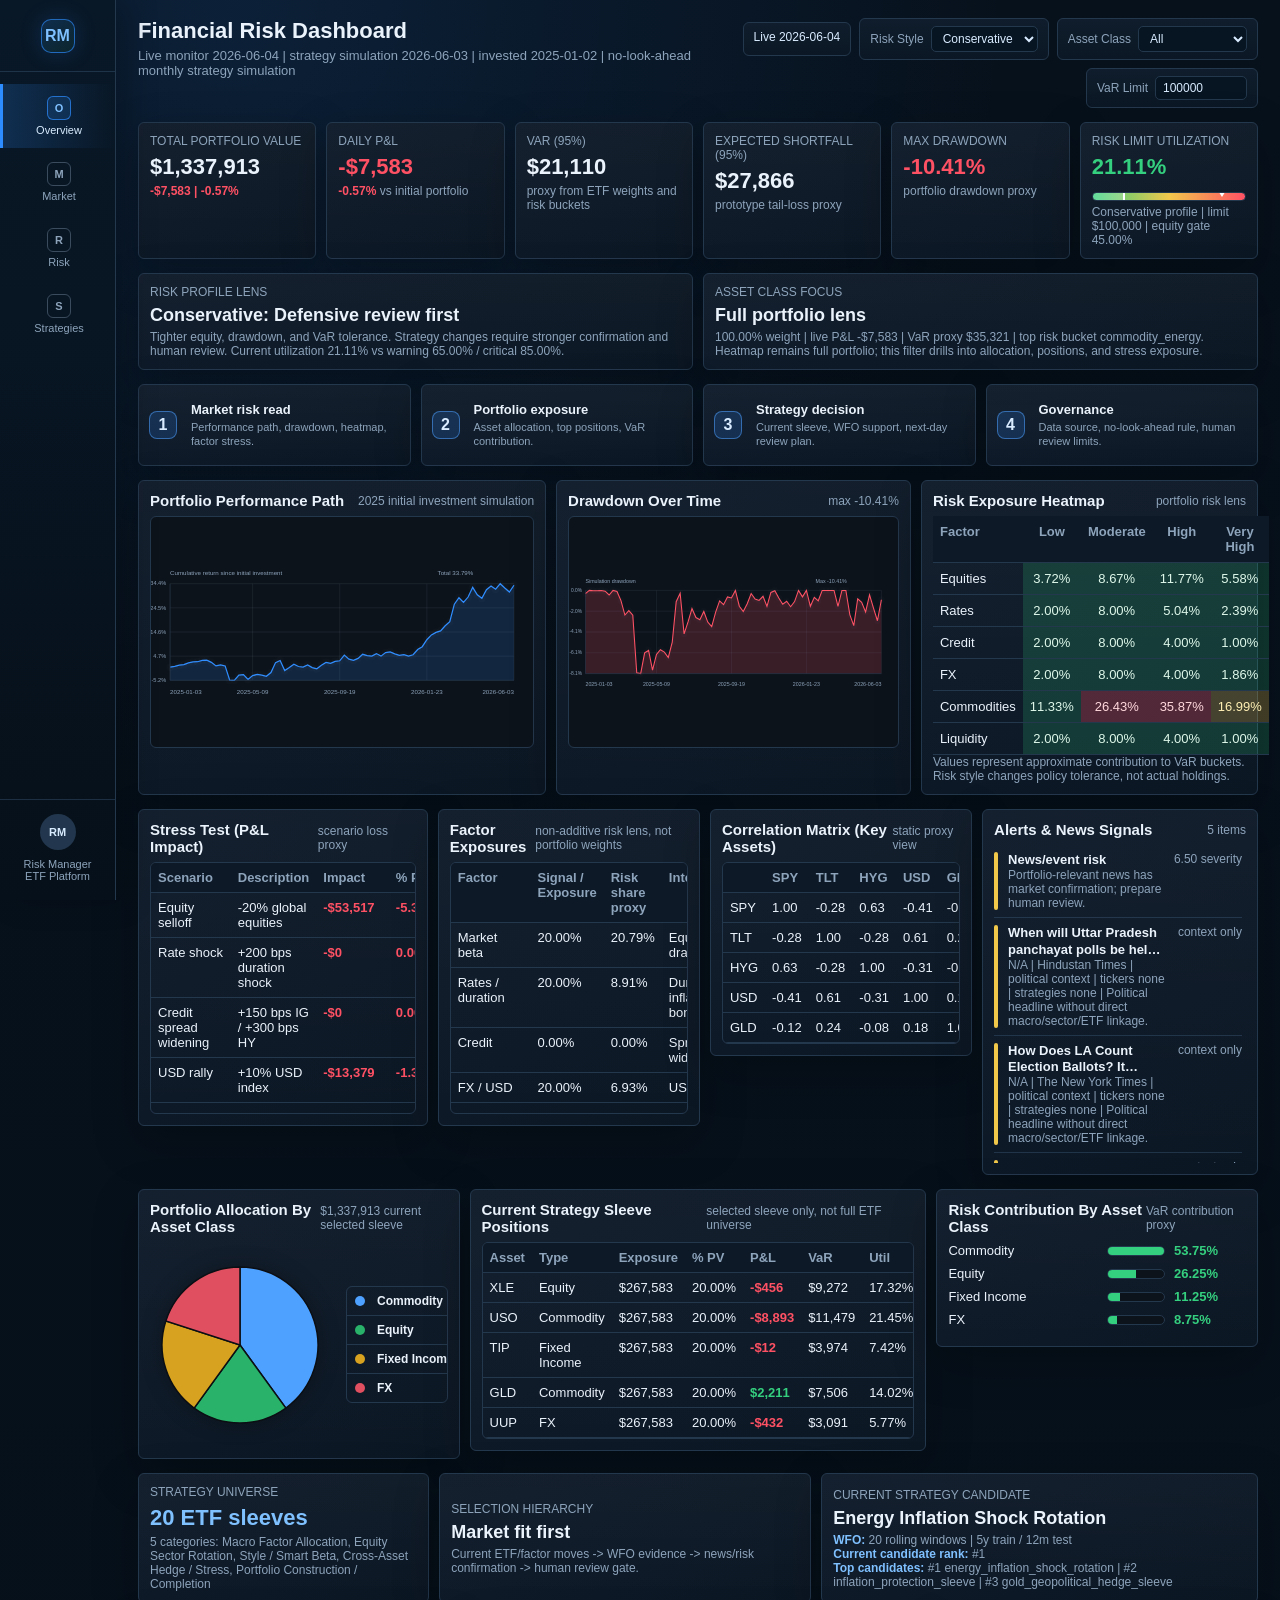
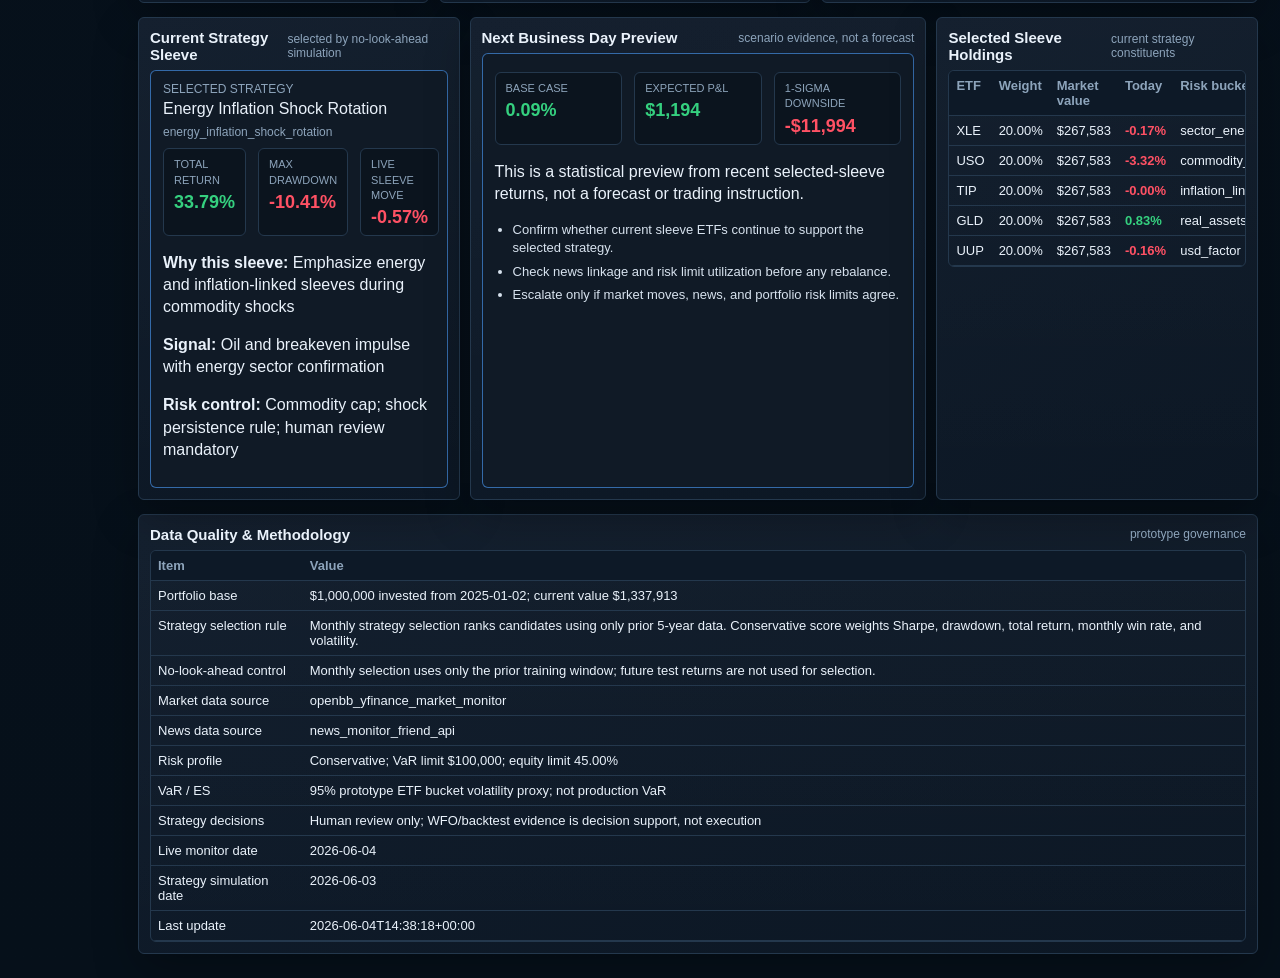
==== commit 9c5e1fa8: "Clarify sleeve positions and strengthen news risk triage" ====
--- a/web_dashboard/index.html
+++ b/web_dashboard/index.html
@@ -151,7 +151,7 @@
           <div id="overview-allocation"></div>
         </div>
         <div class="card">
-          <div class="section-title"><h2>Top 10 Positions</h2><span class="small">market value, P&L, limit usage</span></div>
+          <div class="section-title"><h2>Current Strategy Sleeve Positions</h2><span class="small">selected sleeve only, not full ETF universe</span></div>
           <div id="top-positions"></div>
         </div>
         <div class="card">
@@ -633,7 +633,7 @@
         ...newsTriage.rows.slice(0, 4).map(row => ({
           level: row.decision.includes("human") ? "yellow" : row.watch_level,
           title: row.title,
-          meta: `${fmtTime(row.timestamp ?? row.published_at)} | ${row.source ?? "source N/A"} | ${row.exposure} | confidence ${fmtNum(Math.min(0.88, 0.35 + Number(row.severity || 0) / 14), 2)}`,
+          meta: `${fmtTime(row.timestamp ?? row.published_at)} | ${row.source ?? "source N/A"} | ${row.exposure} | tickers ${(row.affected_tickers ?? []).join(", ") || "none"} | strategies ${(row.affected_strategies ?? []).slice(0, 2).join(", ") || "none"} | ${row.explanation ?? row.reasoning ?? "context only"}`,
           right: row.decision
         }))
       ].slice(0, 7);
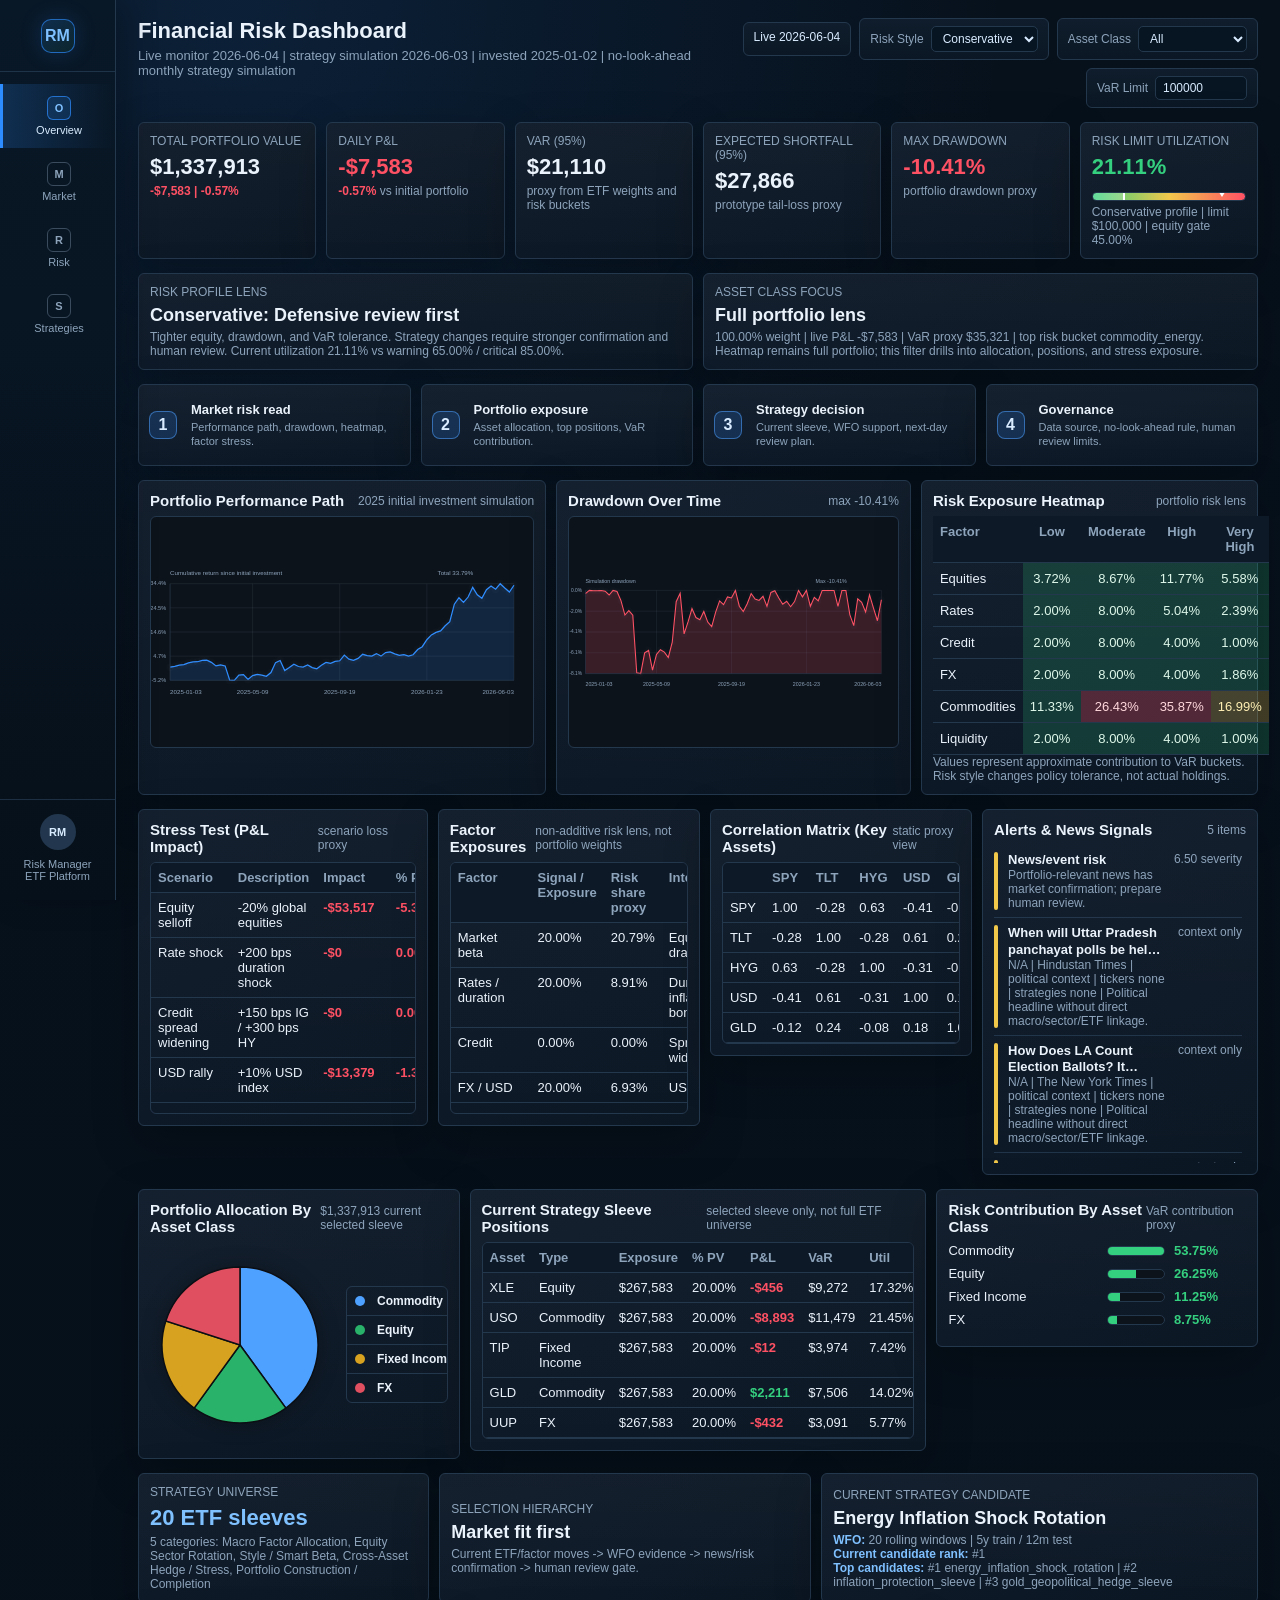
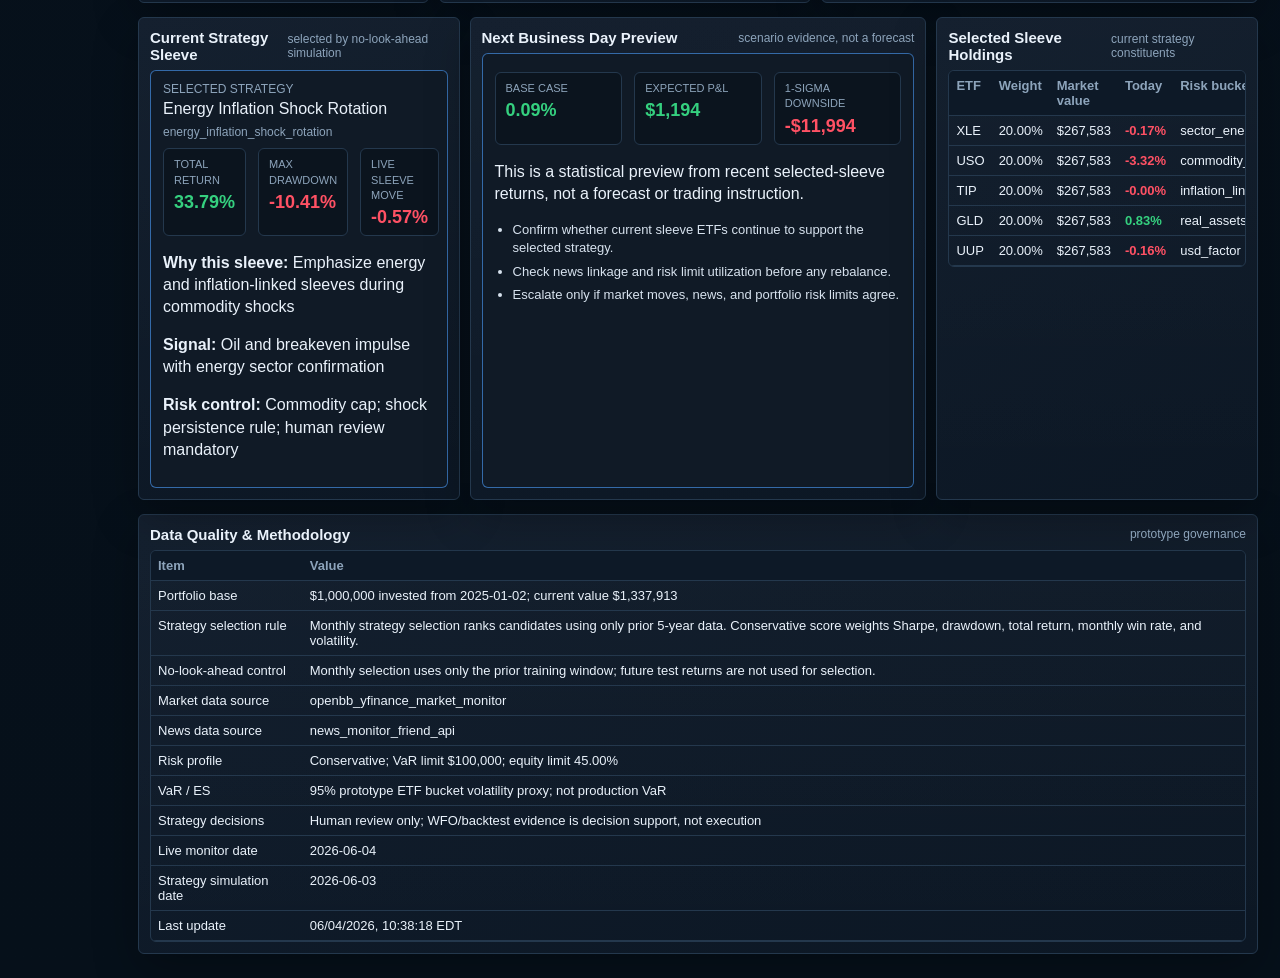
==== commit a365425f: "Display dashboard timestamps in New York time" ====
--- a/web_dashboard/index.html
+++ b/web_dashboard/index.html
@@ -933,7 +933,7 @@
         { item: "Strategy decisions", value: "Human review only; WFO/backtest evidence is decision support, not execution" },
         { item: "Live monitor date", value: liveAsOf },
         { item: "Strategy simulation date", value: strategyAsOf },
-        { item: "Last update", value: market.generated_at_utc ?? status.generated_at_utc ?? "N/A" }
+        { item: "Last update", value: fmtDateTimeET(market.generated_at_utc ?? status.generated_at_utc) }
       ], [{ label: "Item", key: "item" }, { label: "Value", key: "value" }], 20));
     }
     ["risk-profile", "asset-filter", "risk-limit-input"].forEach(id => {
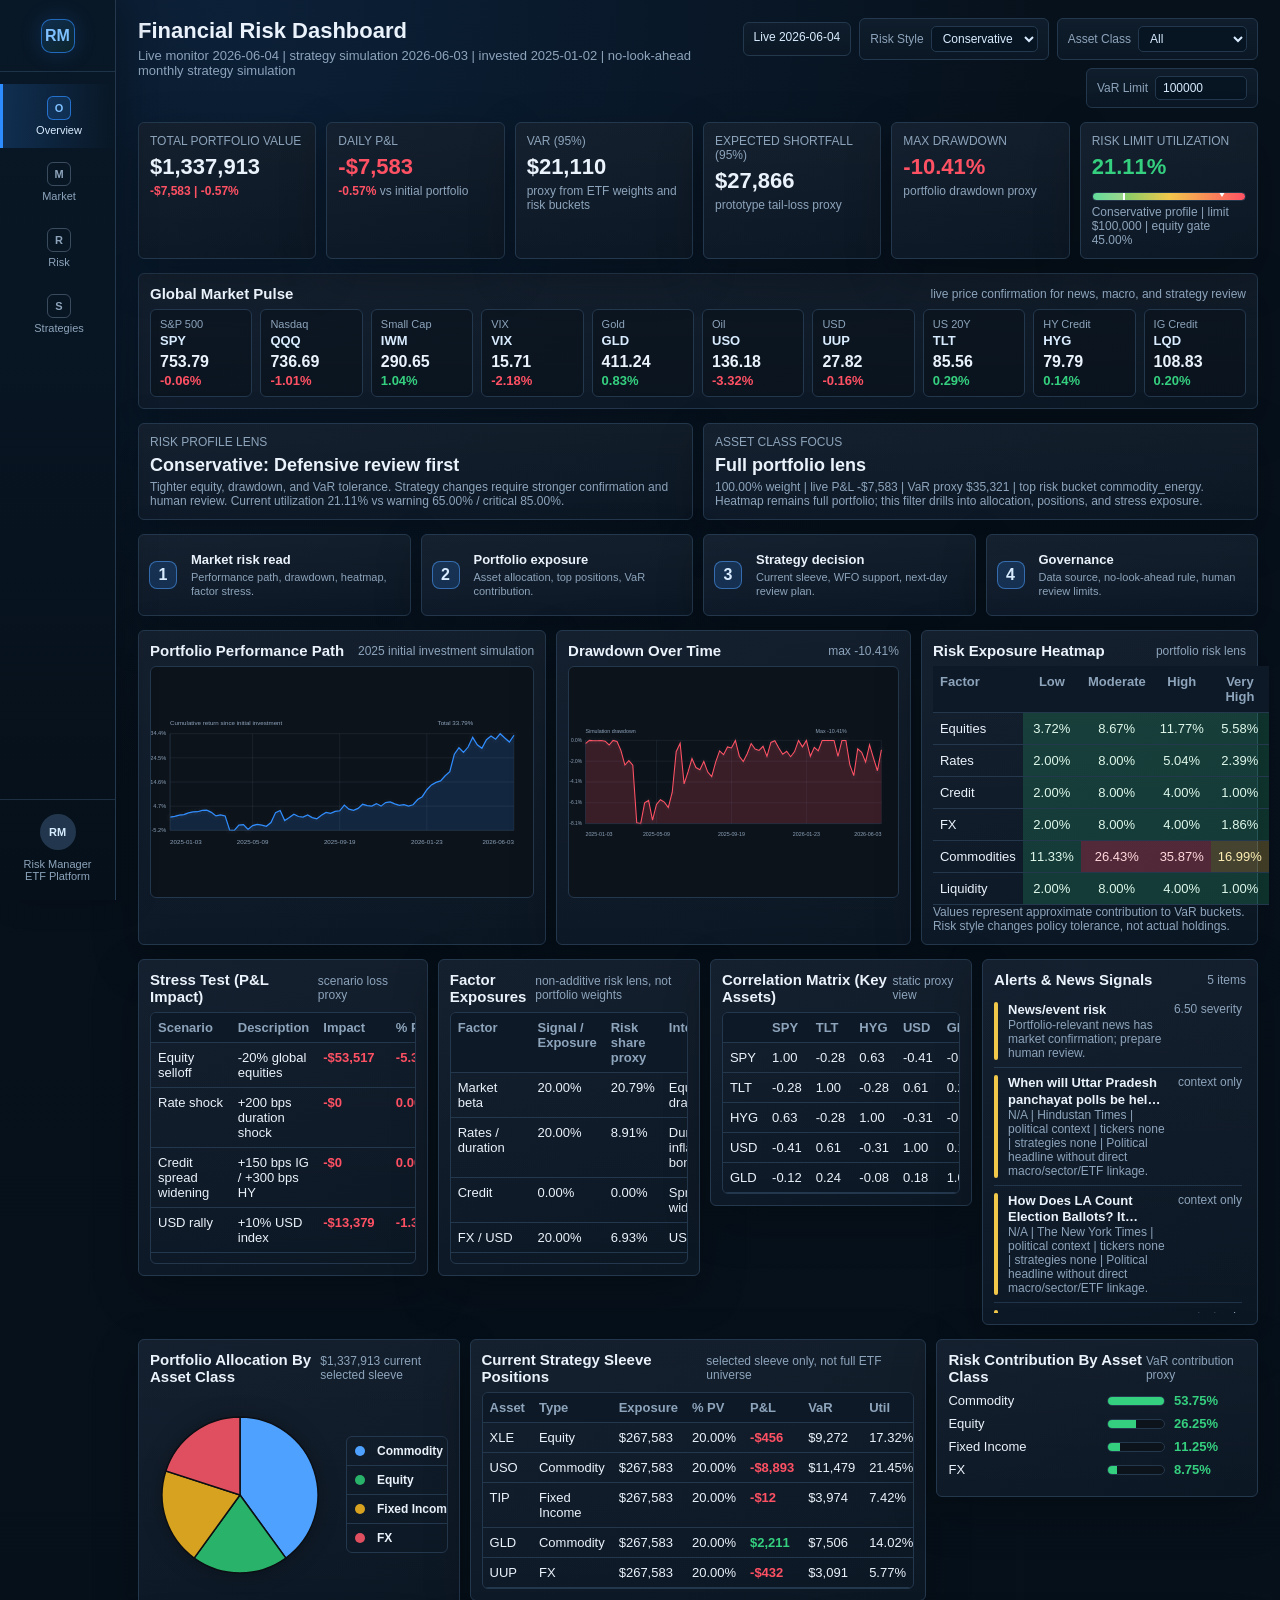
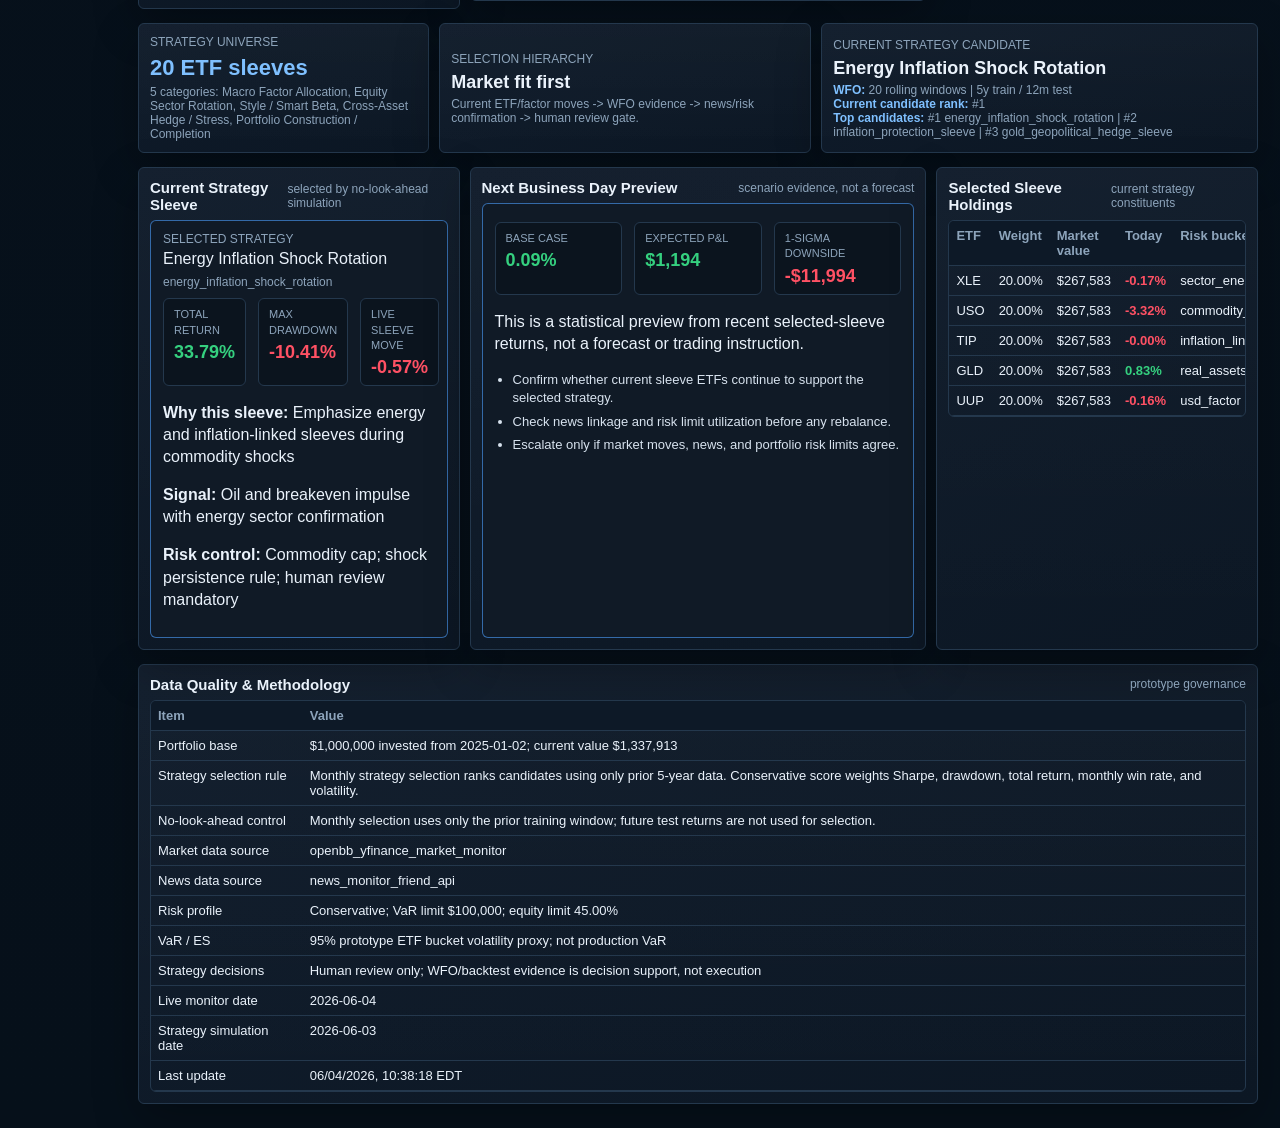
==== commit 47da0a07: "Add overview market pulse and yellow signal styling" ====
--- a/web_dashboard/index.html
+++ b/web_dashboard/index.html
@@ -77,6 +77,11 @@
           <div class="limit-track"><div id="risk-util-bar" class="limit-fill"></div><span class="limit-marker"></span></div>
           <div id="risk-util-sub" class="metric-sub"></div>
         </div>
+      </section>
+
+      <section class="card section">
+        <div class="section-title"><h2>Global Market Pulse</h2><span class="small">live price confirmation for news, macro, and strategy review</span></div>
+        <div id="overview-market-pulse" class="market-pulse-grid"></div>
       </section>
 
       <section class="focus-lens-grid section">
@@ -753,6 +758,7 @@
       const strategyAsOf = simulation.as_of_date ?? metrics.as_of_date ?? "N/A";
 
       setText("date-chip", `Live ${liveAsOf}`);
+      renderMarketPulseCards("overview-market-pulse", market);
       setText("overview-subtitle", simulationReady
         ? `Live monitor ${liveAsOf} | strategy simulation ${strategyAsOf} | invested ${simulation.simulation_start_actual} | no-look-ahead monthly strategy simulation`
         : `Live monitor ${liveAsOf} | source: ${market.data_mode ?? "snapshot"} | $1,000,000 simulated ETF portfolio`
--- a/web_dashboard/styles.css
+++ b/web_dashboard/styles.css
@@ -263,6 +263,52 @@
 
 .lens-card {
   min-height: 88px;
+}
+
+.market-pulse-grid {
+  display: grid;
+  grid-template-columns: repeat(10, minmax(90px, 1fr));
+  gap: 8px;
+}
+
+.pulse-card {
+  border: 1px solid var(--line);
+  border-radius: 6px;
+  background: rgba(7, 13, 20, 0.42);
+  padding: 8px 9px;
+  min-height: 86px;
+}
+
+.pulse-card:hover {
+  border-color: rgba(78, 161, 255, 0.72);
+}
+
+.pulse-label {
+  color: var(--muted);
+  font-size: 11px;
+  white-space: nowrap;
+  overflow: hidden;
+  text-overflow: ellipsis;
+}
+
+.pulse-ticker {
+  margin-top: 3px;
+  color: #d9ecff;
+  font-weight: 760;
+  font-size: 13px;
+}
+
+.pulse-close {
+  margin-top: 5px;
+  font-size: 16px;
+  font-weight: 760;
+  font-variant-numeric: tabular-nums;
+}
+
+.pulse-move {
+  margin-top: 2px;
+  font-size: 13px;
+  font-variant-numeric: tabular-nums;
 }
 
 .overview-decision-map {
@@ -1060,6 +1106,7 @@
   }
   .kpi-grid,
   .focus-lens-grid,
+  .market-pulse-grid,
   .overview-decision-map,
   .overview-grid-main,
   .overview-grid-mid,
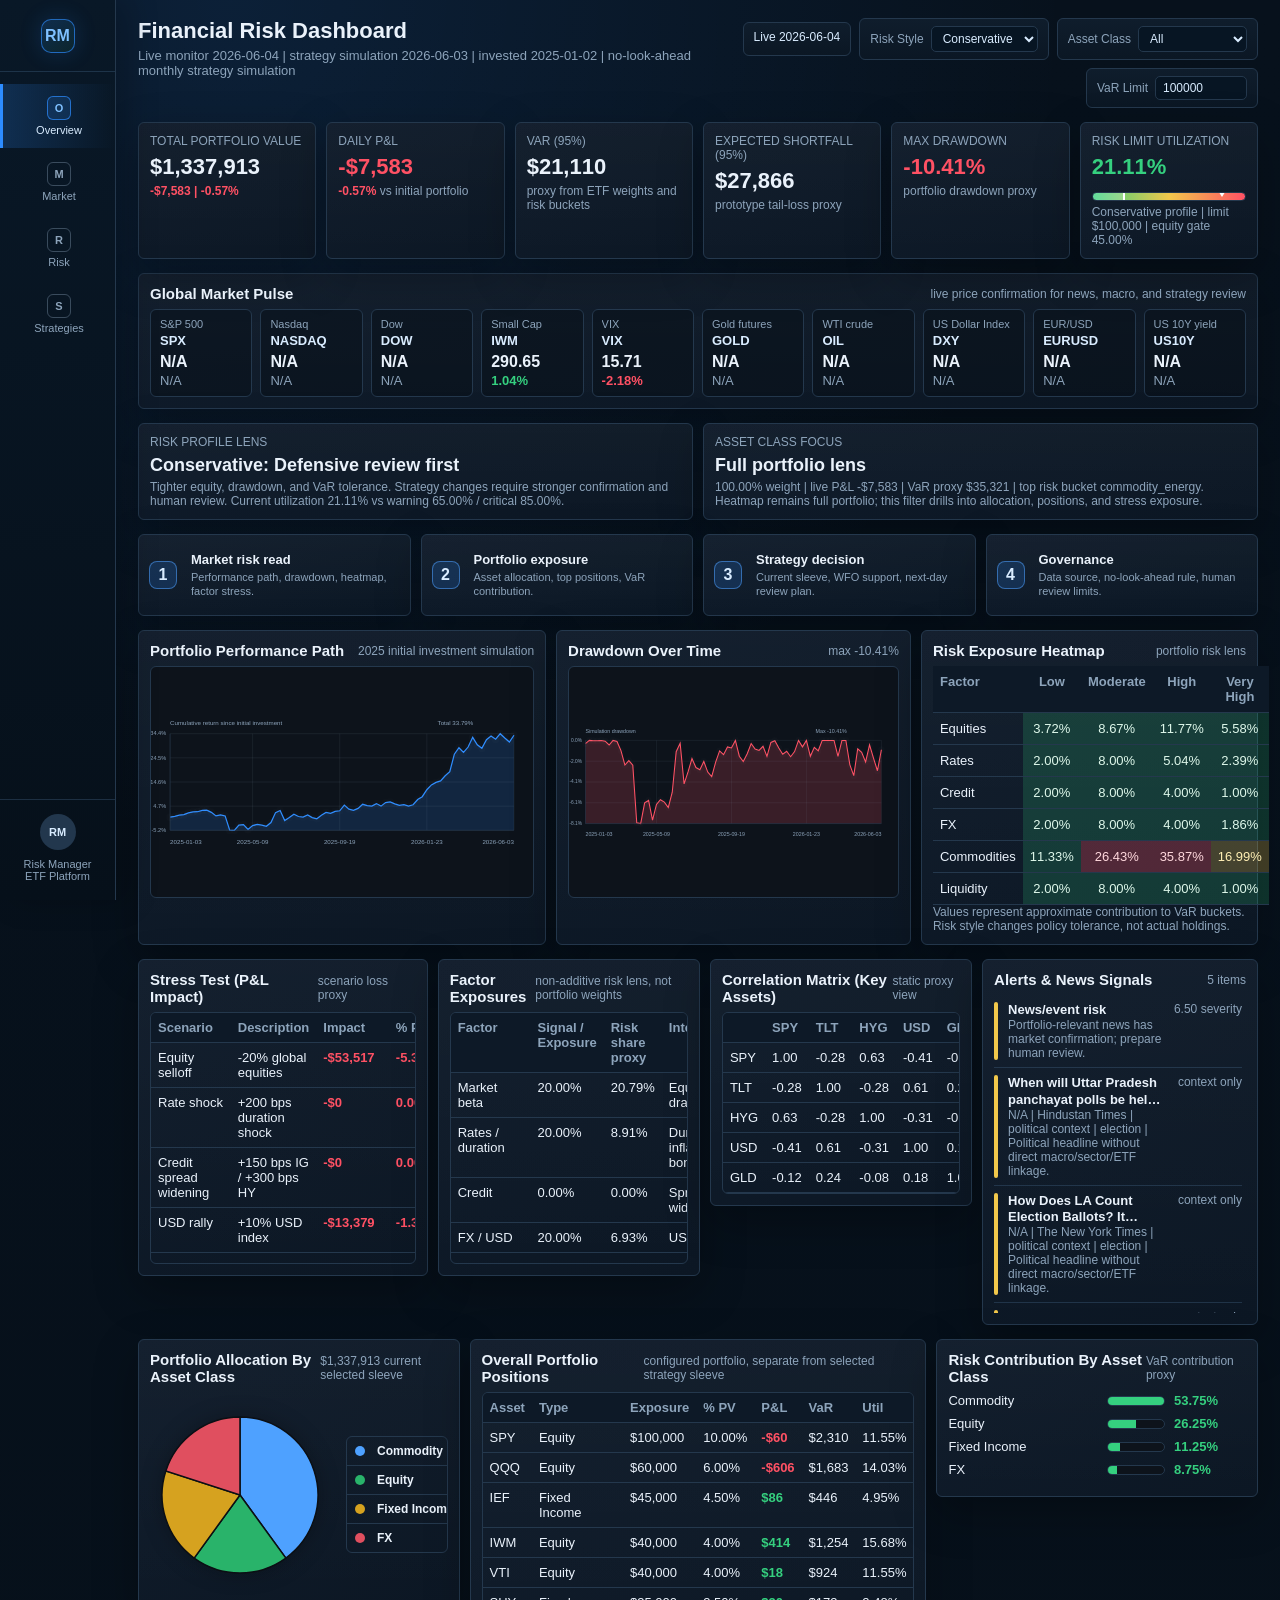
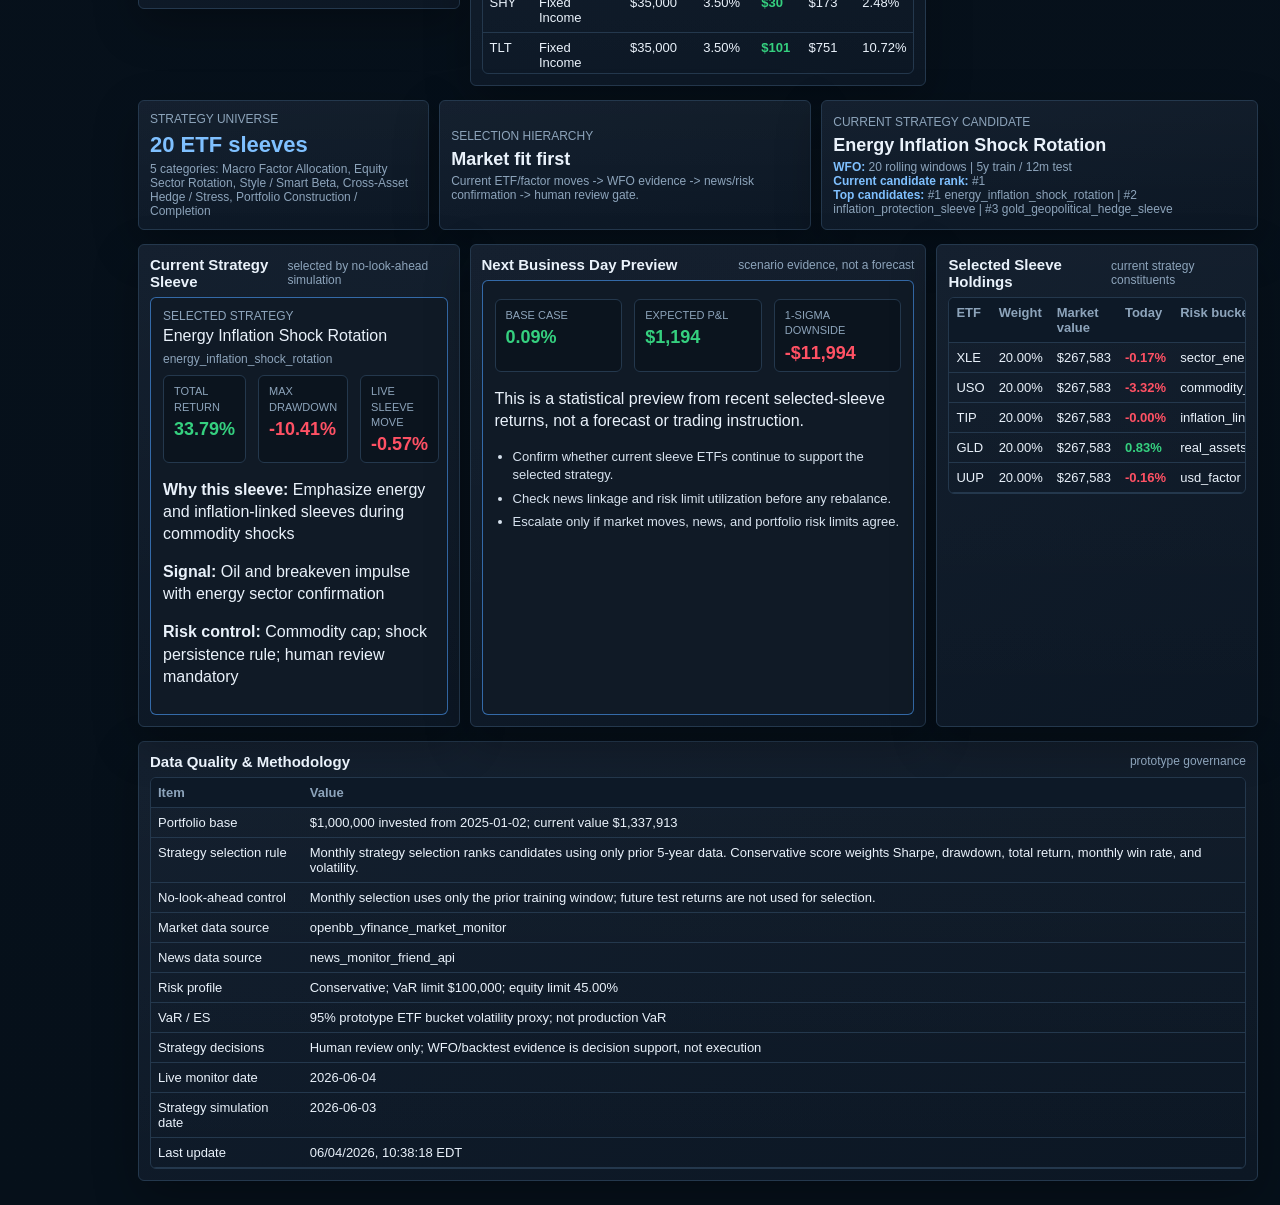
==== commit bcf2c3b8: "Use real market pulse instruments and simplify news display" ====
--- a/web_dashboard/index.html
+++ b/web_dashboard/index.html
@@ -156,7 +156,7 @@
           <div id="overview-allocation"></div>
         </div>
         <div class="card">
-          <div class="section-title"><h2>Current Strategy Sleeve Positions</h2><span class="small">selected sleeve only, not full ETF universe</span></div>
+          <div class="section-title"><h2>Overall Portfolio Positions</h2><span class="small">configured portfolio, separate from selected strategy sleeve</span></div>
           <div id="top-positions"></div>
         </div>
         <div class="card">
@@ -638,7 +638,7 @@
         ...newsTriage.rows.slice(0, 4).map(row => ({
           level: row.decision.includes("human") ? "yellow" : row.watch_level,
           title: row.title,
-          meta: `${fmtTime(row.timestamp ?? row.published_at)} | ${row.source ?? "source N/A"} | ${row.exposure} | tickers ${(row.affected_tickers ?? []).join(", ") || "none"} | strategies ${(row.affected_strategies ?? []).slice(0, 2).join(", ") || "none"} | ${row.explanation ?? row.reasoning ?? "context only"}`,
+          meta: `${fmtTime(newsDisplayTime(row, newsTriage))} | ${row.source ?? "source N/A"} | ${row.exposure} | ${(row.keywords ?? row.topics ?? []).slice(0, 3).join(", ") || "no keywords"} | ${row.explanation ?? row.reasoning ?? "context only"}`,
           right: row.decision
         }))
       ].slice(0, 7);
@@ -909,7 +909,8 @@
       renderAlerts(newsTriage, profileAlerts);
       safeOverviewRender("overview allocation", () => renderAllocationPie("overview-allocation", groupAllocation(filteredPositions, "asset_class", "target_weight"), { label: "asset class allocation" }));
       setText("allocation-caption", simulationReady ? `${money(snap.portfolioValue)} current selected sleeve` : "$1M simulated portfolio");
-      const positionTableRows = filteredPositions.map(row => ({
+      const fullPortfolioPositions = applyAssetFilter(positionRows(rows));
+      const positionTableRows = fullPortfolioPositions.map(row => ({
         ...row,
         _tooltip: `${row.ticker}: ${row.asset_class} | ${row.risk_bucket} | weight ${fmtPct(Number(row.target_weight) * 100)} | market value ${money(row.market_value)} | P&L ${money(row.daily_pnl)} | VaR ${money(row.var95)} | utilization ${fmtPct(row.utilization * 100)}`
       }));
--- a/web_dashboard/styles.css
+++ b/web_dashboard/styles.css
@@ -486,6 +486,14 @@
   white-space: nowrap;
   overflow: hidden;
   text-overflow: ellipsis;
+}
+
+#poll-time {
+  font-size: 17px;
+  white-space: normal;
+  overflow: visible;
+  text-overflow: clip;
+  line-height: 1.18;
 }
 
 .metric-value.accent {
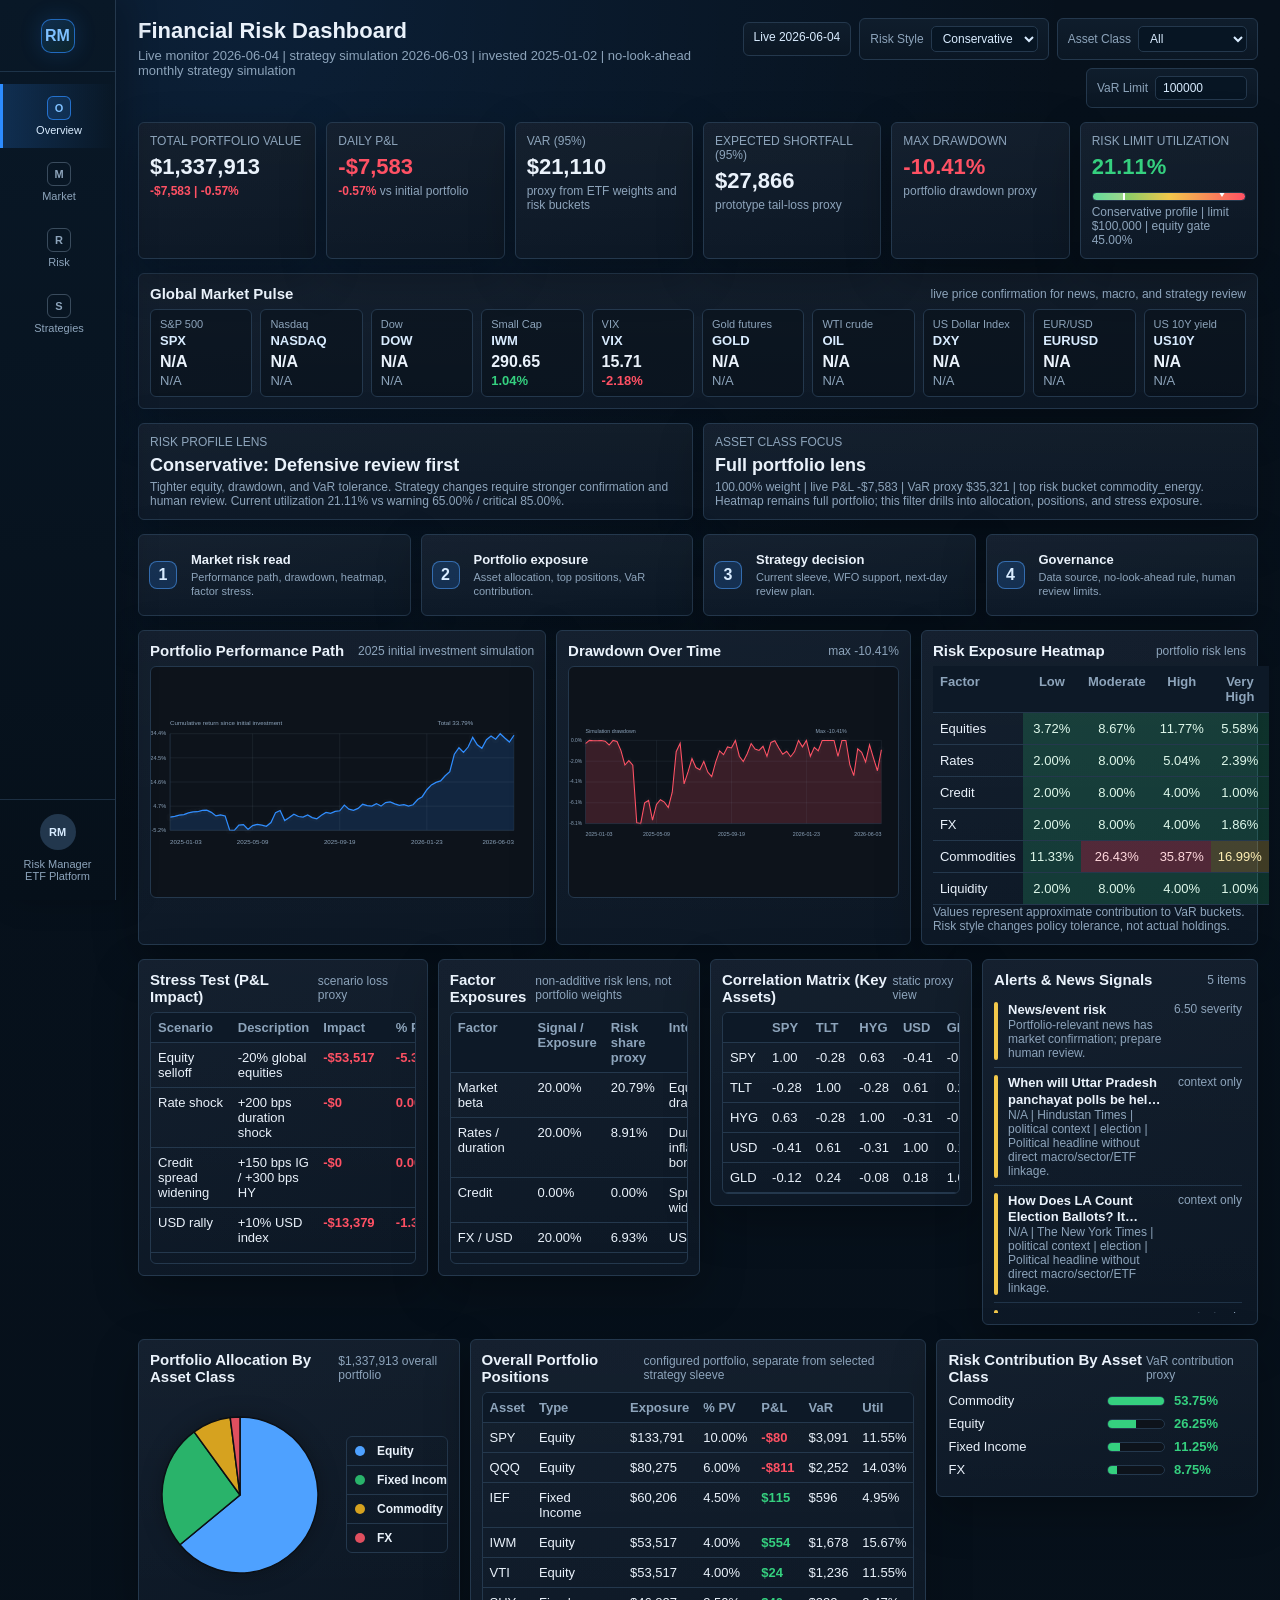
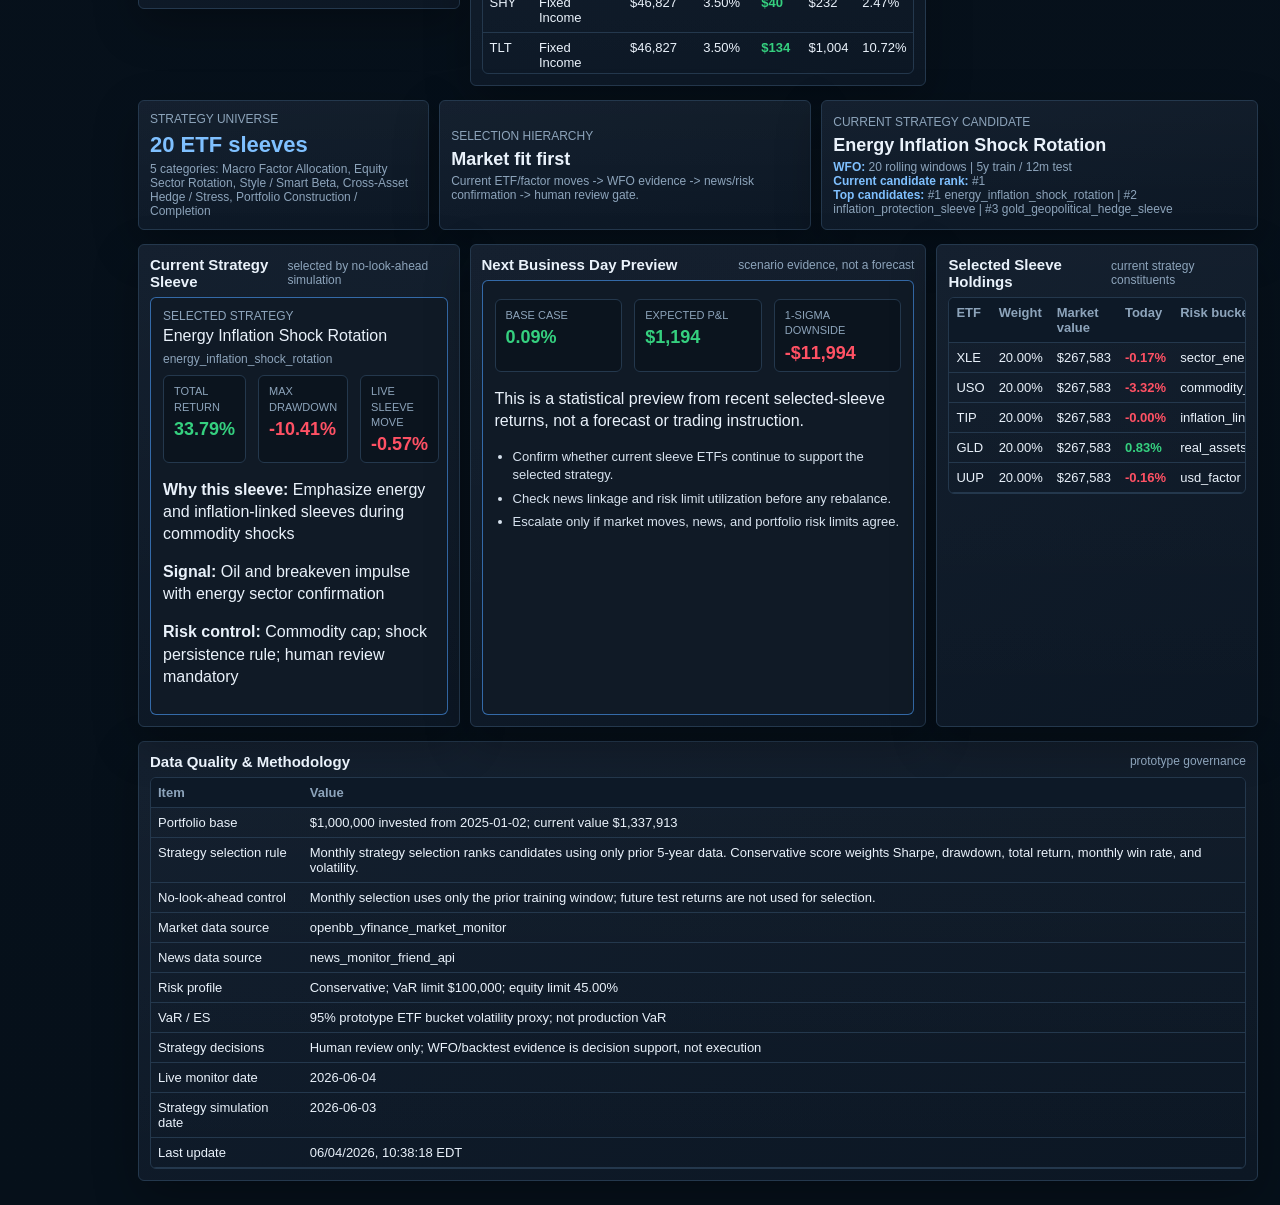
==== commit cdf84fe6: "Align portfolio position exposure with current portfolio value" ====
--- a/web_dashboard/index.html
+++ b/web_dashboard/index.html
@@ -279,11 +279,11 @@
       return n.toLocaleString("en-US", { style: "currency", currency: "USD", maximumFractionDigits: digits });
     }
 
-    function positionRows(rows) {
+    function positionRows(rows, portfolioValue = PORTFOLIO_BASE) {
       return investableRows(rows).map(row => {
         const weight = Number(row.target_weight) || 0;
         const ret = Number(row.latest_return_pct) || 0;
-        const mv = PORTFOLIO_BASE * weight;
+        const mv = portfolioValue * weight;
         const pnl = mv * ret / 100;
         const vol = BUCKET_VOL[row.risk_bucket] ?? (row.asset_class === "Equity" ? 0.015 : 0.008);
         const var95 = 1.65 * mv * vol;
@@ -747,7 +747,8 @@
       populateAssetFilter(rows);
       const riskProfile = selectedRiskProfile();
       const simulationReady = hasSimulation(simulation);
-      const positions = simulationReady ? simulationPositionRows(simulation, market) : positionRows(rows);
+      const simulationPortfolioValue = Number(simulation.current?.portfolio_value) || PORTFOLIO_BASE;
+      const positions = simulationReady ? simulationPositionRows(simulation, market) : positionRows(rows, simulationPortfolioValue);
       const filteredPositions = applyAssetFilter(positions);
       const snap = simulationReady
         ? simulationSnapshot(simulation, positions, riskProfile)
@@ -907,9 +908,9 @@
         ]
       };
       renderAlerts(newsTriage, profileAlerts);
-      safeOverviewRender("overview allocation", () => renderAllocationPie("overview-allocation", groupAllocation(filteredPositions, "asset_class", "target_weight"), { label: "asset class allocation" }));
-      setText("allocation-caption", simulationReady ? `${money(snap.portfolioValue)} current selected sleeve` : "$1M simulated portfolio");
-      const fullPortfolioPositions = applyAssetFilter(positionRows(rows));
+      const fullPortfolioPositions = applyAssetFilter(positionRows(rows, snap.portfolioValue));
+      safeOverviewRender("overview allocation", () => renderAllocationPie("overview-allocation", groupAllocation(fullPortfolioPositions, "asset_class", "target_weight"), { label: "overall portfolio asset class allocation" }));
+      setText("allocation-caption", `${money(snap.portfolioValue)} overall portfolio`);
       const positionTableRows = fullPortfolioPositions.map(row => ({
         ...row,
         _tooltip: `${row.ticker}: ${row.asset_class} | ${row.risk_bucket} | weight ${fmtPct(Number(row.target_weight) * 100)} | market value ${money(row.market_value)} | P&L ${money(row.daily_pnl)} | VaR ${money(row.var95)} | utilization ${fmtPct(row.utilization * 100)}`
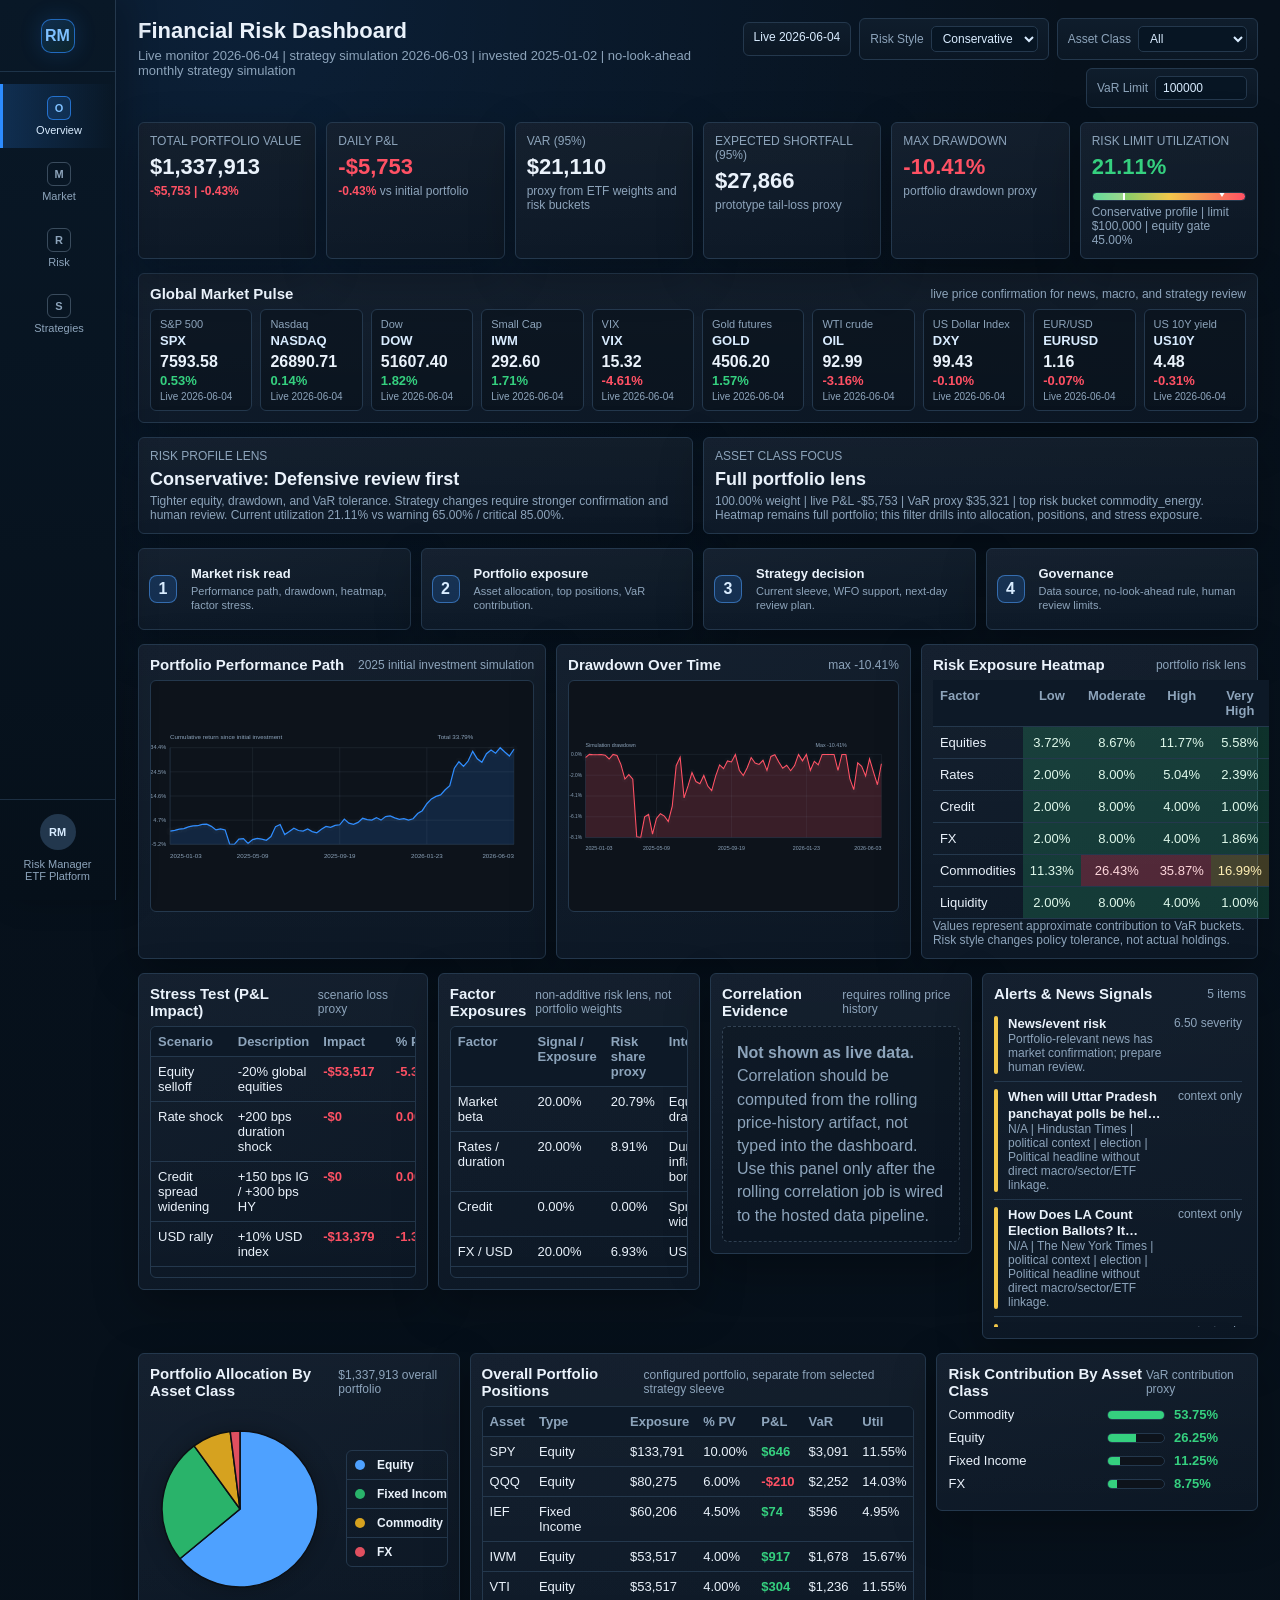
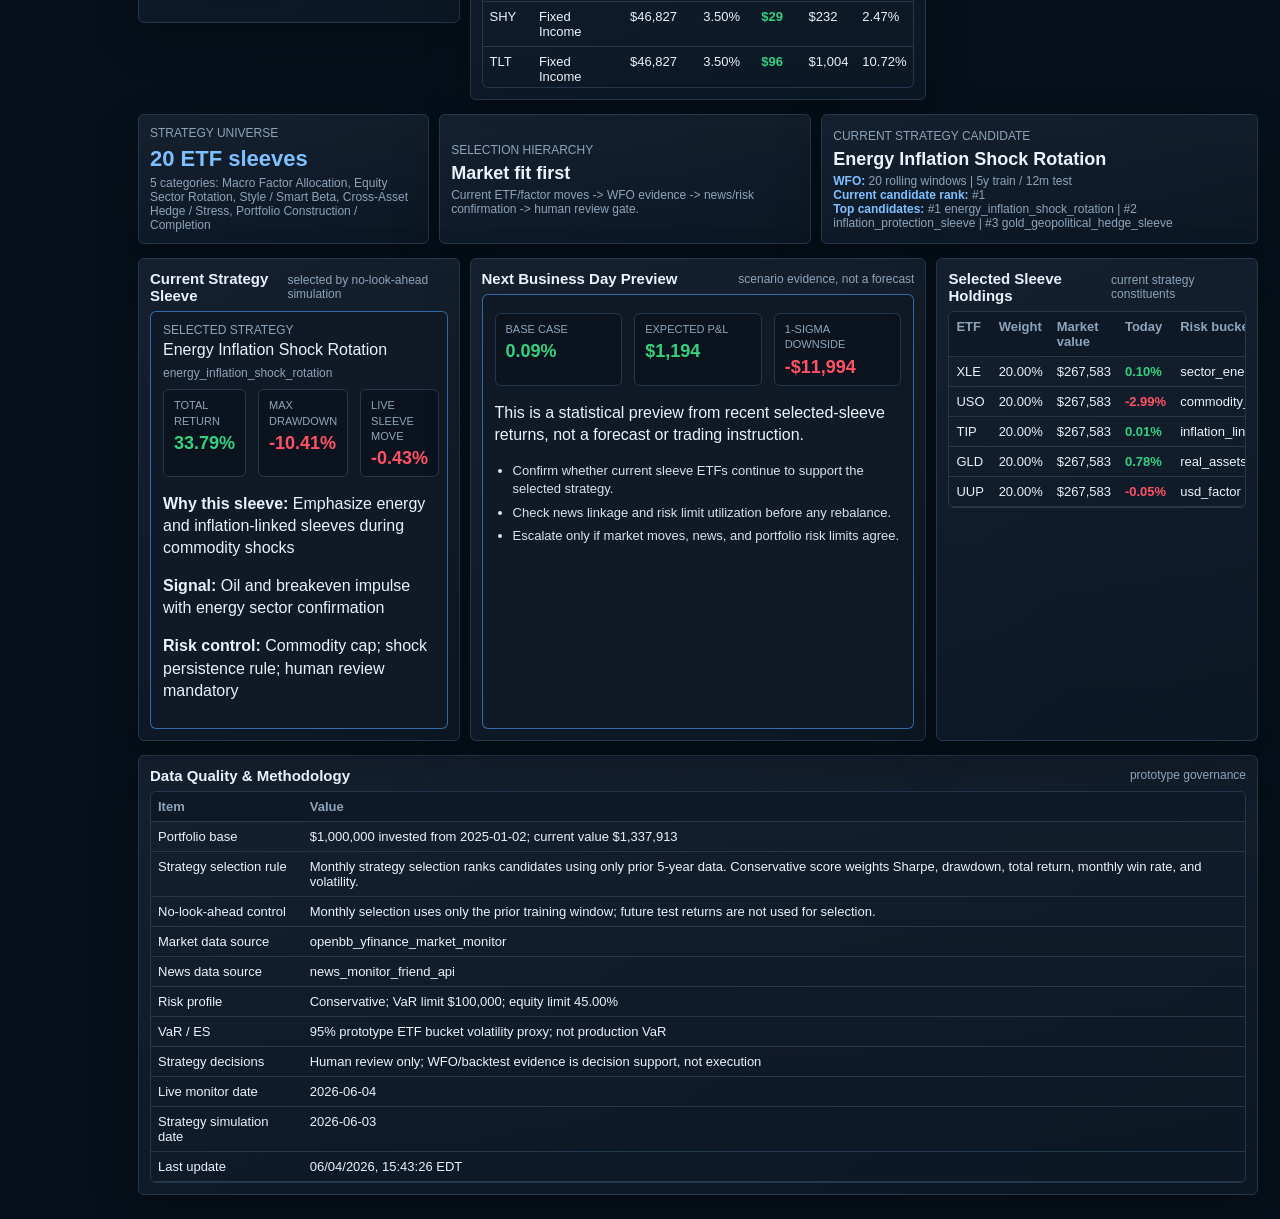
==== commit 666215e5: "Remove fake dashboard fallbacks and harden live market pulse" ====
--- a/web_dashboard/index.html
+++ b/web_dashboard/index.html
@@ -141,7 +141,7 @@
           <div id="factor-exposure-table"></div>
         </div>
         <div class="card">
-          <div class="section-title"><h2>Correlation Matrix (Key Assets)</h2><span class="small">static proxy view</span></div>
+          <div class="section-title"><h2>Correlation Evidence</h2><span class="small">requires rolling price history</span></div>
           <div id="correlation-matrix"></div>
         </div>
         <div class="card">
@@ -386,7 +386,7 @@
       const dailyReturn = dailyPnl / PORTFOLIO_BASE;
       const var95 = Math.sqrt(positions.reduce((sum, row) => sum + row.var95 ** 2, 0)) * 1.22;
       const es95 = var95 * 1.32;
-      const maxDrawdown = -0.0361;
+      const maxDrawdown = 0;
       const riskUtil = var95 / riskProfile.varLimit;
       return {
         positions,
@@ -398,18 +398,6 @@
         maxDrawdown,
         riskUtil
       };
-    }
-
-    function demoPath(anchorReturn) {
-      const base = [-0.4, -0.9, -1.25, -0.65, -0.95, -0.28, 0.15, 0.55, 0.35, 0.92, 1.32, 1.05, 1.72, 2.18, 1.86, 2.55, 3.05, 2.74, 2.21, 3.01, 3.63, 4.06];
-      const shift = anchorReturn * 100 * 0.35;
-      const values = base.map((value, index) => value + shift * (index / Math.max(1, base.length - 1)));
-      return values.map((value, index) => ({ label: String(index + 1), value }));
-    }
-
-    function drawdownsFromPath(path) {
-      const values = [-1.2, -2.4, -3.1, -2.0, -2.7, -1.4, -0.8, -1.1, -0.6, -0.5, -0.9, -0.4, -0.4, -1.0, -0.3, -0.3, -0.8, -1.6, -3.0, -0.9, -0.5, -0.5];
-      return values.map((value, index) => ({ label: path[index]?.label ?? String(index + 1), value }));
     }
 
     function sampleCurve(rows, maxPoints = 140) {
@@ -515,7 +503,11 @@
 
     function renderLineChart(id, rows, options = {}) {
       const target = byId(id);
-      if (!target || !rows.length) return;
+      if (!target) return;
+      if (!rows.length) {
+        target.innerHTML = `<div class="empty-chart">No simulation chart data. Run the no-look-ahead portfolio simulation before presenting this panel.</div>`;
+        return;
+      }
       const width = 680;
       const height = 240;
       const pad = 34;
@@ -788,15 +780,15 @@
       setText("asset-focus-title", focus.title);
       setText("asset-focus-detail", focus.detail);
 
-      const perfPath = simulationReady ? performancePathFromSimulation(simulation) : demoPath(snap.dailyReturn);
-      const ddPath = simulationReady ? drawdownPathFromSimulation(simulation) : drawdownsFromPath(perfPath);
+      const perfPath = simulationReady ? performancePathFromSimulation(simulation) : [];
+      const ddPath = simulationReady ? drawdownPathFromSimulation(simulation) : [];
       renderLineChart("performance-chart", perfPath, {
-        title: simulationReady ? "Cumulative return since initial investment" : "Cumulative P&L / Return proxy",
-        footer: simulationReady ? `Total ${fmtPct(Number(simulation.current.total_return) * 100)}` : `Today ${fmtPct(snap.dailyReturn * 100)}`
+        title: simulationReady ? "Cumulative return since initial investment" : "No simulated path",
+        footer: simulationReady ? `Total ${fmtPct(Number(simulation.current.total_return) * 100)}` : "simulation missing"
       });
-      const chartMaxDrawdown = simulationReady ? Number(simulation.current.max_drawdown) * 100 : Math.min(...ddPath.map(x => x.value));
-      renderLineChart("drawdown-chart", ddPath, { color: "#ff5164", area: "rgba(255, 81, 100, 0.18)", title: simulationReady ? "Simulation drawdown" : "Drawdown proxy", footer: `Max ${fmtPct(chartMaxDrawdown)}` });
-      setText("drawdown-label", `max ${fmtPct(chartMaxDrawdown)}`);
+      const chartMaxDrawdown = simulationReady ? Number(simulation.current.max_drawdown) * 100 : null;
+      renderLineChart("drawdown-chart", ddPath, { color: "#ff5164", area: "rgba(255, 81, 100, 0.18)", title: simulationReady ? "Simulation drawdown" : "No drawdown path", footer: simulationReady ? `Max ${fmtPct(chartMaxDrawdown)}` : "simulation missing" });
+      setText("drawdown-label", simulationReady ? `max ${fmtPct(chartMaxDrawdown)}` : "simulation missing");
       renderHeatmap("risk-heatmap", riskHeatmapRows(positions, riskProfile));
 
       const stressRows = [
@@ -877,16 +869,13 @@
         { label: "Interpretation", key: "risk" }
       ], 8);
 
-      const corrRows = [
-        { asset: "SPY", SPY: "1.00", TLT: "-0.28", HYG: "0.63", USD: "-0.41", GLD: "-0.12" },
-        { asset: "TLT", SPY: "-0.28", TLT: "1.00", HYG: "-0.28", USD: "0.61", GLD: "0.24" },
-        { asset: "HYG", SPY: "0.63", TLT: "-0.28", HYG: "1.00", USD: "-0.31", GLD: "-0.08" },
-        { asset: "USD", SPY: "-0.41", TLT: "0.61", HYG: "-0.31", USD: "1.00", GLD: "0.18" },
-        { asset: "GLD", SPY: "-0.12", TLT: "0.24", HYG: "-0.08", USD: "0.18", GLD: "1.00" }
-      ];
-      renderTable("correlation-matrix", corrRows, [
-        { label: "", key: "asset" }, { label: "SPY", key: "SPY" }, { label: "TLT", key: "TLT" }, { label: "HYG", key: "HYG" }, { label: "USD", key: "USD" }, { label: "GLD", key: "GLD" }
-      ], 8);
+      byId("correlation-matrix").innerHTML = `
+        <div class="method-box">
+          <strong>Not shown as live data.</strong>
+          Correlation should be computed from the rolling price-history artifact, not typed into the dashboard.
+          Use this panel only after the rolling correlation job is wired to the hosted data pipeline.
+        </div>
+      `;
       const equityWeight = positions.filter(p => p.asset_class === "Equity").reduce((sum, p) => sum + Number(p.target_weight || 0), 0);
       const profileAlerts = {
         signals: [
@@ -932,7 +921,7 @@
       safeOverviewRender("strategy simulation cards", () => renderStrategySimulationCards(simulation, filteredPositions.length ? filteredPositions : positions));
       safeOverviewRender("methodology", () => renderTable("methodology-table", [
         { item: "Portfolio base", value: simulationReady ? `$1,000,000 invested from ${simulation.simulation_start_actual}; current value ${money(snap.portfolioValue)}` : "$1,000,000 simulated initial portfolio" },
-        { item: "Strategy selection rule", value: simulationReady ? simulation.selection_rule : "Static fallback when simulation snapshot is missing" },
+        { item: "Strategy selection rule", value: simulationReady ? simulation.selection_rule : "No simulation snapshot available; no fake fallback chart is shown." },
         { item: "No-look-ahead control", value: simulationReady ? "Monthly selection uses only the prior training window; future test returns are not used for selection." : "N/A" },
         { item: "Market data source", value: market.data_mode ?? "snapshot fallback" },
         { item: "News data source", value: news.data_mode ?? "friend API snapshot" },
--- a/web_dashboard/styles.css
+++ b/web_dashboard/styles.css
@@ -311,6 +311,25 @@
   font-variant-numeric: tabular-nums;
 }
 
+.pulse-source {
+  margin-top: 3px;
+  color: var(--muted);
+  font-size: 10px;
+  white-space: nowrap;
+  overflow: hidden;
+  text-overflow: ellipsis;
+}
+
+.empty-chart,
+.method-box {
+  color: var(--muted);
+  border: 1px dashed rgba(143, 173, 204, 0.28);
+  border-radius: 6px;
+  padding: 14px;
+  line-height: 1.45;
+  background: rgba(7, 13, 20, 0.25);
+}
+
 .overview-decision-map {
   display: grid;
   grid-template-columns: repeat(4, minmax(160px, 1fr));
@@ -634,6 +653,66 @@
 
 .alert-item:last-child {
   border-bottom: 0;
+}
+
+.news-card-list {
+  display: grid;
+  gap: 8px;
+  max-height: 560px;
+  overflow: auto;
+  padding-right: 4px;
+}
+
+.news-card {
+  border: 1px solid var(--line);
+  border-left: 4px solid var(--yellow);
+  border-radius: 6px;
+  background: rgba(7, 13, 20, 0.44);
+  padding: 9px 10px;
+}
+
+.news-card.urgent,
+.news-card.red {
+  border-left-color: var(--red);
+}
+
+.news-card.info,
+.news-card.green {
+  border-left-color: var(--green);
+}
+
+.news-card-head {
+  display: flex;
+  gap: 8px;
+  align-items: center;
+  color: var(--muted);
+  font-size: 11px;
+  margin-bottom: 6px;
+  flex-wrap: wrap;
+}
+
+.news-card-head strong {
+  color: var(--text);
+  margin-left: auto;
+}
+
+.news-headline {
+  font-weight: 760;
+  line-height: 1.25;
+  color: #eaf2fb;
+  margin-bottom: 6px;
+}
+
+.news-meta,
+.news-read {
+  color: var(--muted);
+  font-size: 12px;
+  line-height: 1.35;
+}
+
+.news-read {
+  color: #c9d8e6;
+  margin-top: 4px;
 }
 
 .alert-item::before {
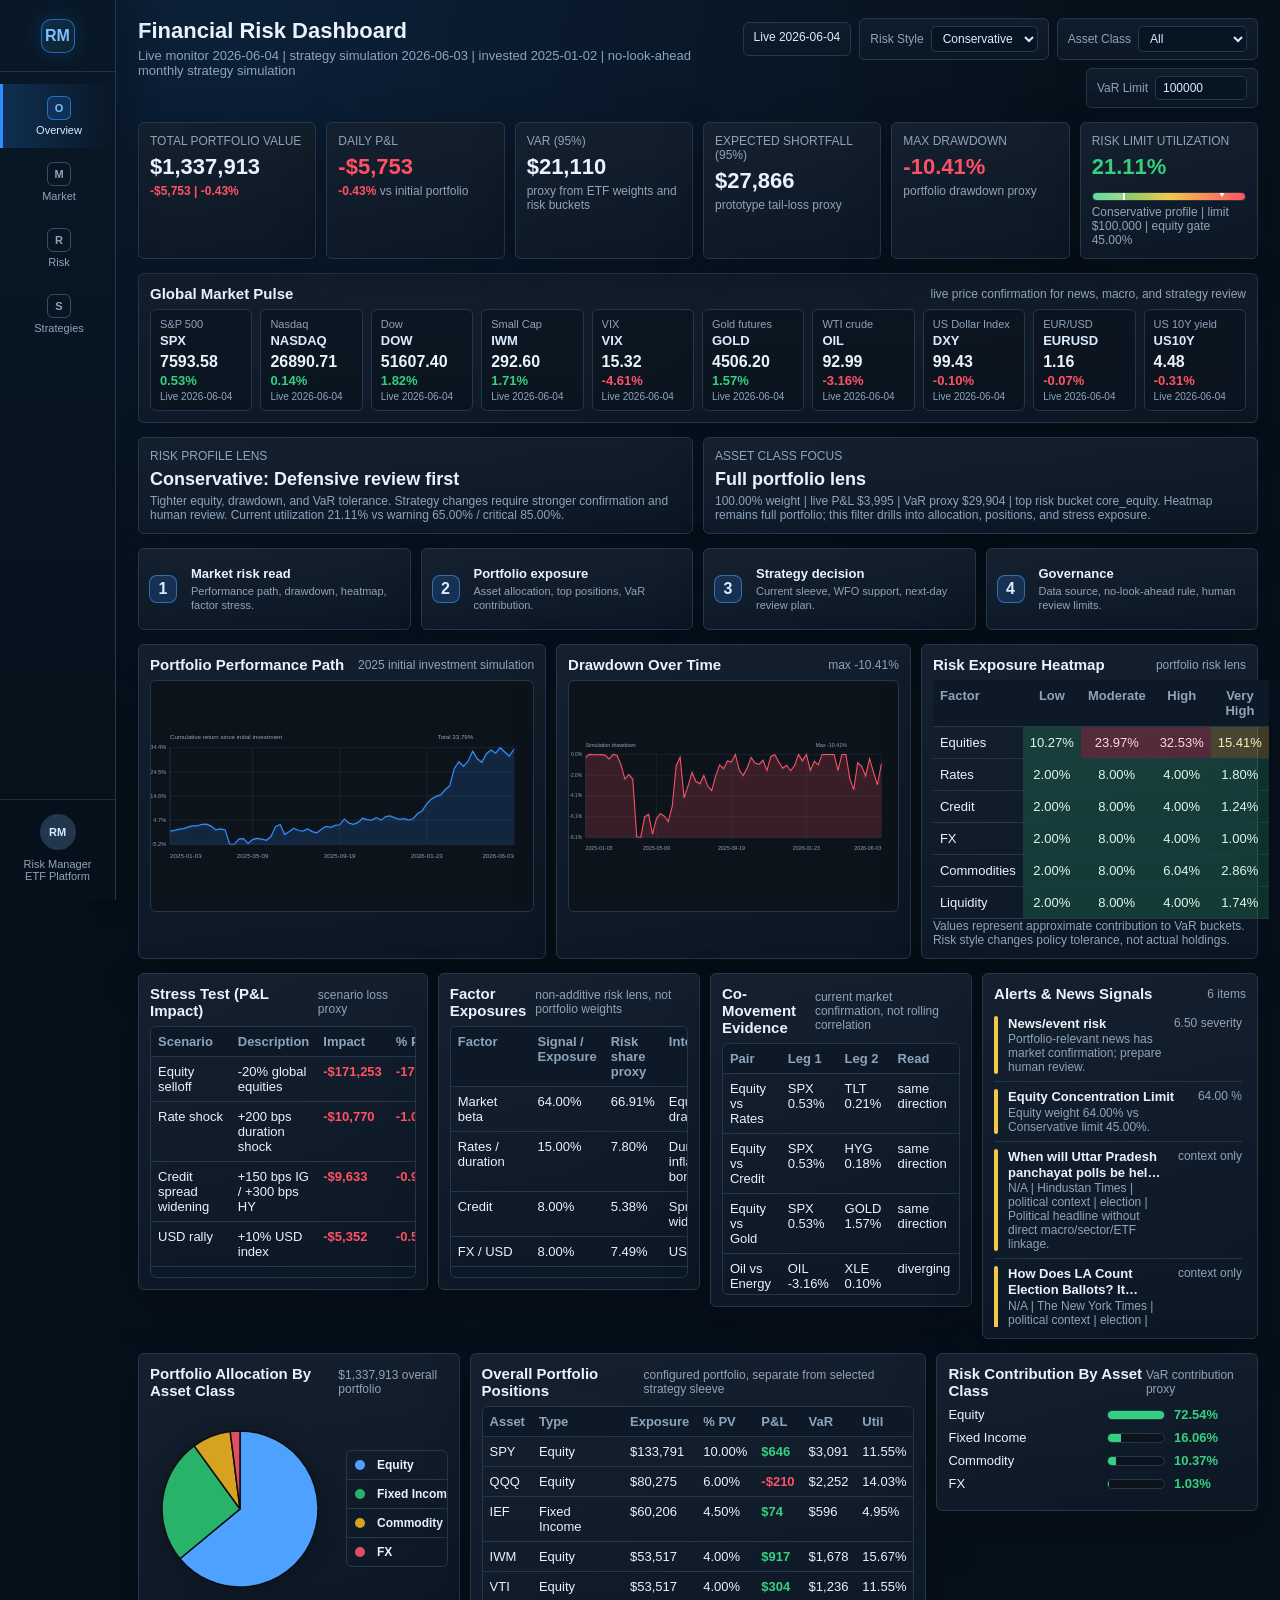
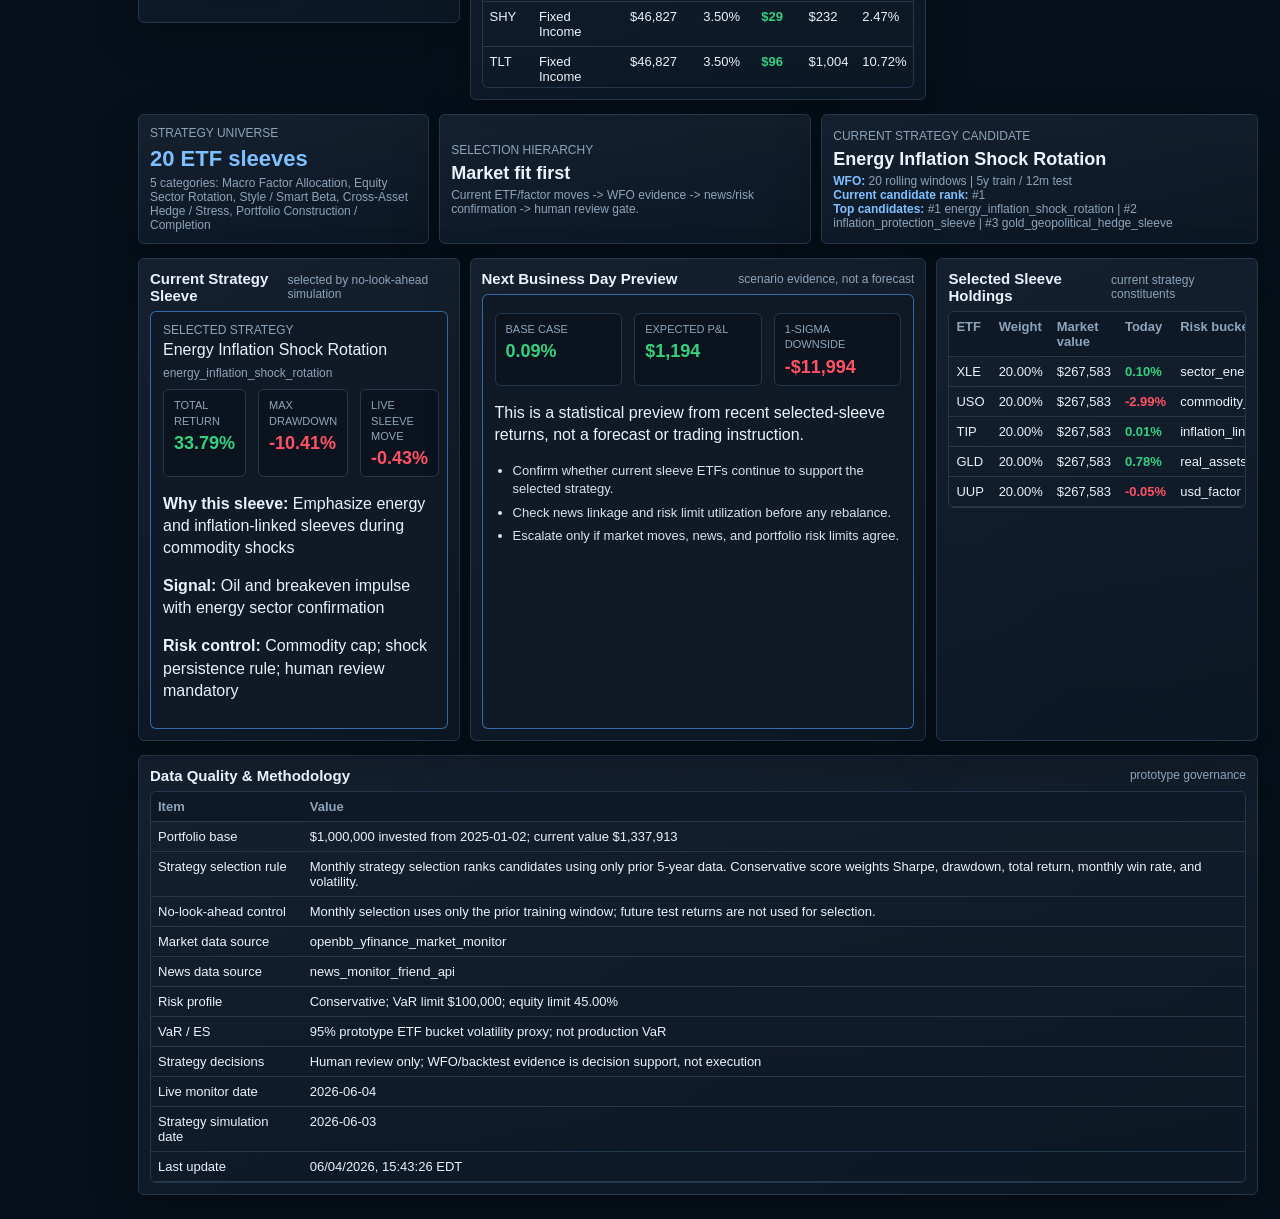
==== commit f6933a7d: "Make overview asset filter and co-movement evidence useful" ====
--- a/web_dashboard/index.html
+++ b/web_dashboard/index.html
@@ -141,7 +141,7 @@
           <div id="factor-exposure-table"></div>
         </div>
         <div class="card">
-          <div class="section-title"><h2>Correlation Evidence</h2><span class="small">requires rolling price history</span></div>
+          <div class="section-title"><h2>Co-Movement Evidence</h2><span class="small">current market confirmation, not rolling correlation</span></div>
           <div id="correlation-matrix"></div>
         </div>
         <div class="card">
@@ -492,6 +492,51 @@
       };
     }
 
+    function latestReturnByTicker(market, tickers) {
+      const rows = market.items ?? [];
+      for (const ticker of tickers) {
+        const row = rows.find(item => item.ticker === ticker);
+        const value = Number(row?.latest_return_pct);
+        if (Number.isFinite(value)) {
+          return { ticker, value, date: row.latest_date, timing: row.timing_status };
+        }
+      }
+      return null;
+    }
+
+    function coMovementRows(market) {
+      const pairs = [
+        { pair: "Equity vs Rates", leftLabel: "Equity", left: ["SPX", "SPY"], rightLabel: "Rates", right: ["TLT", "IEF"] },
+        { pair: "Equity vs Credit", leftLabel: "Equity", left: ["SPX", "SPY"], rightLabel: "Credit", right: ["HYG", "LQD"] },
+        { pair: "Equity vs Gold", leftLabel: "Equity", left: ["SPX", "SPY"], rightLabel: "Gold", right: ["GOLD", "GLD"] },
+        { pair: "Oil vs Energy", leftLabel: "Oil", left: ["OIL", "USO"], rightLabel: "Energy ETF", right: ["XLE"] },
+        { pair: "USD vs Gold", leftLabel: "USD", left: ["DXY", "UUP"], rightLabel: "Gold", right: ["GOLD", "GLD"] }
+      ];
+      return pairs.map(pair => {
+        const left = latestReturnByTicker(market, pair.left);
+        const right = latestReturnByTicker(market, pair.right);
+        const hasBoth = left && right;
+        const relation = !hasBoth
+          ? "waiting for data"
+          : Math.sign(left.value) === Math.sign(right.value)
+            ? "same direction"
+            : "diverging";
+        const read = !hasBoth
+          ? "Need both legs from live market monitor before using this as evidence."
+          : relation === "same direction"
+            ? `${pair.leftLabel} and ${pair.rightLabel} are moving together today; treat as broad confirmation, not correlation.`
+            : `${pair.leftLabel} and ${pair.rightLabel} are diverging today; useful for risk/hedge interpretation.`;
+        return {
+          pair: pair.pair,
+          left: left ? `${left.ticker} ${fmtPct(left.value)}` : "waiting",
+          right: right ? `${right.ticker} ${fmtPct(right.value)}` : "waiting",
+          relation,
+          read,
+          _tooltip: read
+        };
+      });
+    }
+
     function safeOverviewRender(label, fn) {
       try {
         return fn();
@@ -741,10 +786,11 @@
       const simulationReady = hasSimulation(simulation);
       const simulationPortfolioValue = Number(simulation.current?.portfolio_value) || PORTFOLIO_BASE;
       const positions = simulationReady ? simulationPositionRows(simulation, market) : positionRows(rows, simulationPortfolioValue);
-      const filteredPositions = applyAssetFilter(positions);
       const snap = simulationReady
         ? simulationSnapshot(simulation, positions, riskProfile)
         : portfolioSnapshot(rows, backtest.items ?? [], riskProfile);
+      const fullPortfolioPositions = positionRows(rows, snap.portfolioValue);
+      const displayedPortfolioPositions = applyAssetFilter(fullPortfolioPositions);
       const risk = calculateRiskSignals(market, news, metrics);
       const newsTriage = buildNewsTriage(news, market);
       const liveAsOf = latestMarketDate(market, status, metrics);
@@ -774,7 +820,7 @@
       util.className = `metric-value ${utilPct >= 90 ? "neg" : utilPct >= 70 ? "warn" : "pos"}`;
       byId("risk-util-bar").style.width = `${Math.min(100, utilPct)}%`;
       byId("risk-util-sub").textContent = `${riskProfile.label} profile | limit ${money(riskProfile.varLimit)} | equity gate ${fmtPct(riskProfile.equityLimit * 100)}`;
-      const focus = assetFocusSummary(positions, filteredPositions, riskProfile);
+      const focus = assetFocusSummary(fullPortfolioPositions, displayedPortfolioPositions, riskProfile);
       setText("risk-profile-lens-title", `${riskProfile.label}: ${riskProfile.posture}`);
       setText("risk-profile-lens-detail", `${riskProfile.detail} Current utilization ${fmtPct(utilPct)} vs warning ${fmtPct(riskProfile.warning * 100)} / critical ${fmtPct(riskProfile.critical * 100)}.`);
       setText("asset-focus-title", focus.title);
@@ -789,14 +835,14 @@
       const chartMaxDrawdown = simulationReady ? Number(simulation.current.max_drawdown) * 100 : null;
       renderLineChart("drawdown-chart", ddPath, { color: "#ff5164", area: "rgba(255, 81, 100, 0.18)", title: simulationReady ? "Simulation drawdown" : "No drawdown path", footer: simulationReady ? `Max ${fmtPct(chartMaxDrawdown)}` : "simulation missing" });
       setText("drawdown-label", simulationReady ? `max ${fmtPct(chartMaxDrawdown)}` : "simulation missing");
-      renderHeatmap("risk-heatmap", riskHeatmapRows(positions, riskProfile));
+      renderHeatmap("risk-heatmap", riskHeatmapRows(fullPortfolioPositions, riskProfile));
 
       const stressRows = [
-        { scenario: "Equity selloff", description: "-20% global equities", impact: -filteredPositions.filter(p => p.asset_class === "Equity").reduce((s, p) => s + p.market_value, 0) * 0.20 },
-        { scenario: "Rate shock", description: "+200 bps duration shock", impact: -filteredPositions.filter(p => /rates|duration/.test(p.risk_bucket)).reduce((s, p) => s + p.market_value, 0) * 0.07 },
-        { scenario: "Credit spread widening", description: "+150 bps IG / +300 bps HY", impact: -filteredPositions.filter(p => /credit|debt/.test(p.risk_bucket)).reduce((s, p) => s + p.market_value, 0) * 0.09 },
-        { scenario: "USD rally", description: "+10% USD index", impact: -filteredPositions.filter(p => p.asset_class === "FX" || /intl|emerging/.test(p.risk_bucket)).reduce((s, p) => s + p.market_value, 0) * 0.05 },
-        { scenario: "Commodity shock", description: "-20% oil / -15% metals", impact: -filteredPositions.filter(p => p.asset_class === "Commodity" || /energy|real_assets/.test(p.risk_bucket)).reduce((s, p) => s + p.market_value, 0) * 0.16 }
+        { scenario: "Equity selloff", description: "-20% global equities", impact: -fullPortfolioPositions.filter(p => p.asset_class === "Equity").reduce((s, p) => s + p.market_value, 0) * 0.20 },
+        { scenario: "Rate shock", description: "+200 bps duration shock", impact: -fullPortfolioPositions.filter(p => /rates|duration/.test(p.risk_bucket)).reduce((s, p) => s + p.market_value, 0) * 0.07 },
+        { scenario: "Credit spread widening", description: "+150 bps IG / +300 bps HY", impact: -fullPortfolioPositions.filter(p => /credit|debt/.test(p.risk_bucket)).reduce((s, p) => s + p.market_value, 0) * 0.09 },
+        { scenario: "USD rally", description: "+10% USD index", impact: -fullPortfolioPositions.filter(p => p.asset_class === "FX" || /intl|emerging/.test(p.risk_bucket)).reduce((s, p) => s + p.market_value, 0) * 0.05 },
+        { scenario: "Commodity shock", description: "-20% oil / -15% metals", impact: -fullPortfolioPositions.filter(p => p.asset_class === "Commodity" || /energy|real_assets/.test(p.risk_bucket)).reduce((s, p) => s + p.market_value, 0) * 0.16 }
       ].map(row => ({
         ...row,
         _tooltip: `${row.scenario}: ${row.description} | estimated P&L impact ${money(row.impact)} (${fmtPct(row.impact / PORTFOLIO_BASE * 100)} of base portfolio)`
@@ -812,36 +858,36 @@
         {
           factor: "Market beta",
           type: "portfolio exposure",
-          exposure: positions.filter(p => p.asset_class === "Equity").reduce((s, p) => s + p.target_weight, 0),
-          varContribution: positions.filter(p => p.asset_class === "Equity").reduce((s, p) => s + p.var95, 0),
+          exposure: fullPortfolioPositions.filter(p => p.asset_class === "Equity").reduce((s, p) => s + p.target_weight, 0),
+          varContribution: fullPortfolioPositions.filter(p => p.asset_class === "Equity").reduce((s, p) => s + p.var95, 0),
           risk: "Equity drawdown"
         },
         {
           factor: "Rates / duration",
           type: "portfolio exposure",
-          exposure: positions.filter(p => /rates|duration|inflation/.test(p.risk_bucket)).reduce((s, p) => s + p.target_weight, 0),
-          varContribution: positions.filter(p => /rates|duration|inflation/.test(p.risk_bucket)).reduce((s, p) => s + p.var95, 0),
+          exposure: fullPortfolioPositions.filter(p => /rates|duration|inflation/.test(p.risk_bucket)).reduce((s, p) => s + p.target_weight, 0),
+          varContribution: fullPortfolioPositions.filter(p => /rates|duration|inflation/.test(p.risk_bucket)).reduce((s, p) => s + p.var95, 0),
           risk: "Duration or inflation-linked bond shock"
         },
         {
           factor: "Credit",
           type: "portfolio exposure",
-          exposure: positions.filter(p => /credit|debt/.test(p.risk_bucket)).reduce((s, p) => s + p.target_weight, 0),
-          varContribution: positions.filter(p => /credit|debt/.test(p.risk_bucket)).reduce((s, p) => s + p.var95, 0),
+          exposure: fullPortfolioPositions.filter(p => /credit|debt/.test(p.risk_bucket)).reduce((s, p) => s + p.target_weight, 0),
+          varContribution: fullPortfolioPositions.filter(p => /credit|debt/.test(p.risk_bucket)).reduce((s, p) => s + p.var95, 0),
           risk: "Spread widening"
         },
         {
           factor: "FX / USD",
           type: "portfolio exposure",
-          exposure: positions.filter(p => p.asset_class === "FX" || /usd|intl/.test(p.risk_bucket)).reduce((s, p) => s + p.target_weight, 0),
-          varContribution: positions.filter(p => p.asset_class === "FX" || /usd|intl/.test(p.risk_bucket)).reduce((s, p) => s + p.var95, 0),
+          exposure: fullPortfolioPositions.filter(p => p.asset_class === "FX" || /usd|intl/.test(p.risk_bucket)).reduce((s, p) => s + p.target_weight, 0),
+          varContribution: fullPortfolioPositions.filter(p => p.asset_class === "FX" || /usd|intl/.test(p.risk_bucket)).reduce((s, p) => s + p.var95, 0),
           risk: "USD pressure"
         },
         {
           factor: "Commodity shock",
           type: "commodity-sensitive exposure",
-          exposure: positions.filter(p => p.asset_class === "Commodity" || /energy|real_assets/.test(p.risk_bucket)).reduce((s, p) => s + p.target_weight, 0),
-          varContribution: positions.filter(p => p.asset_class === "Commodity" || /energy|real_assets/.test(p.risk_bucket)).reduce((s, p) => s + p.var95, 0),
+          exposure: fullPortfolioPositions.filter(p => p.asset_class === "Commodity" || /energy|real_assets/.test(p.risk_bucket)).reduce((s, p) => s + p.target_weight, 0),
+          varContribution: fullPortfolioPositions.filter(p => p.asset_class === "Commodity" || /energy|real_assets/.test(p.risk_bucket)).reduce((s, p) => s + p.var95, 0),
           risk: "Oil/gold shock"
         },
         {
@@ -869,14 +915,13 @@
         { label: "Interpretation", key: "risk" }
       ], 8);
 
-      byId("correlation-matrix").innerHTML = `
-        <div class="method-box">
-          <strong>Not shown as live data.</strong>
-          Correlation should be computed from the rolling price-history artifact, not typed into the dashboard.
-          Use this panel only after the rolling correlation job is wired to the hosted data pipeline.
-        </div>
-      `;
-      const equityWeight = positions.filter(p => p.asset_class === "Equity").reduce((sum, p) => sum + Number(p.target_weight || 0), 0);
+      renderTable("correlation-matrix", coMovementRows(market), [
+        { label: "Pair", key: "pair" },
+        { label: "Leg 1", key: "left" },
+        { label: "Leg 2", key: "right" },
+        { label: "Read", key: "relation" }
+      ], 8);
+      const equityWeight = fullPortfolioPositions.filter(p => p.asset_class === "Equity").reduce((sum, p) => sum + Number(p.target_weight || 0), 0);
       const profileAlerts = {
         signals: [
           ...(risk.signals ?? []),
@@ -897,10 +942,9 @@
         ]
       };
       renderAlerts(newsTriage, profileAlerts);
-      const fullPortfolioPositions = applyAssetFilter(positionRows(rows, snap.portfolioValue));
       safeOverviewRender("overview allocation", () => renderAllocationPie("overview-allocation", groupAllocation(fullPortfolioPositions, "asset_class", "target_weight"), { label: "overall portfolio asset class allocation" }));
       setText("allocation-caption", `${money(snap.portfolioValue)} overall portfolio`);
-      const positionTableRows = fullPortfolioPositions.map(row => ({
+      const positionTableRows = displayedPortfolioPositions.map(row => ({
         ...row,
         _tooltip: `${row.ticker}: ${row.asset_class} | ${row.risk_bucket} | weight ${fmtPct(Number(row.target_weight) * 100)} | market value ${money(row.market_value)} | P&L ${money(row.daily_pnl)} | VaR ${money(row.var95)} | utilization ${fmtPct(row.utilization * 100)}`
       }));
@@ -913,12 +957,12 @@
         { label: "VaR", value: r => money(r.var95) },
         { label: "Util", value: r => fmtPct(r.utilization * 100) }
       ], 10));
-      const riskGroups = groupSum(filteredPositions, "asset_class", "var95");
+      const riskGroups = groupSum(fullPortfolioPositions, "asset_class", "var95");
       const riskGroupTotal = riskGroups.reduce((sum, row) => sum + Number(row.value || 0), 0) || 1;
       const riskContrib = riskGroups.map(row => ({ name: row.name, value: row.value / riskGroupTotal * 100 }));
       safeOverviewRender("risk contribution", () => renderBars("risk-contribution-bars", riskContrib, 8));
       safeOverviewRender("strategy framework", () => renderOverviewStrategyFramework({ simulation, wfo, strategyLibrary, dailyReview }));
-      safeOverviewRender("strategy simulation cards", () => renderStrategySimulationCards(simulation, filteredPositions.length ? filteredPositions : positions));
+      safeOverviewRender("strategy simulation cards", () => renderStrategySimulationCards(simulation, positions));
       safeOverviewRender("methodology", () => renderTable("methodology-table", [
         { item: "Portfolio base", value: simulationReady ? `$1,000,000 invested from ${simulation.simulation_start_actual}; current value ${money(snap.portfolioValue)}` : "$1,000,000 simulated initial portfolio" },
         { item: "Strategy selection rule", value: simulationReady ? simulation.selection_rule : "No simulation snapshot available; no fake fallback chart is shown." },
